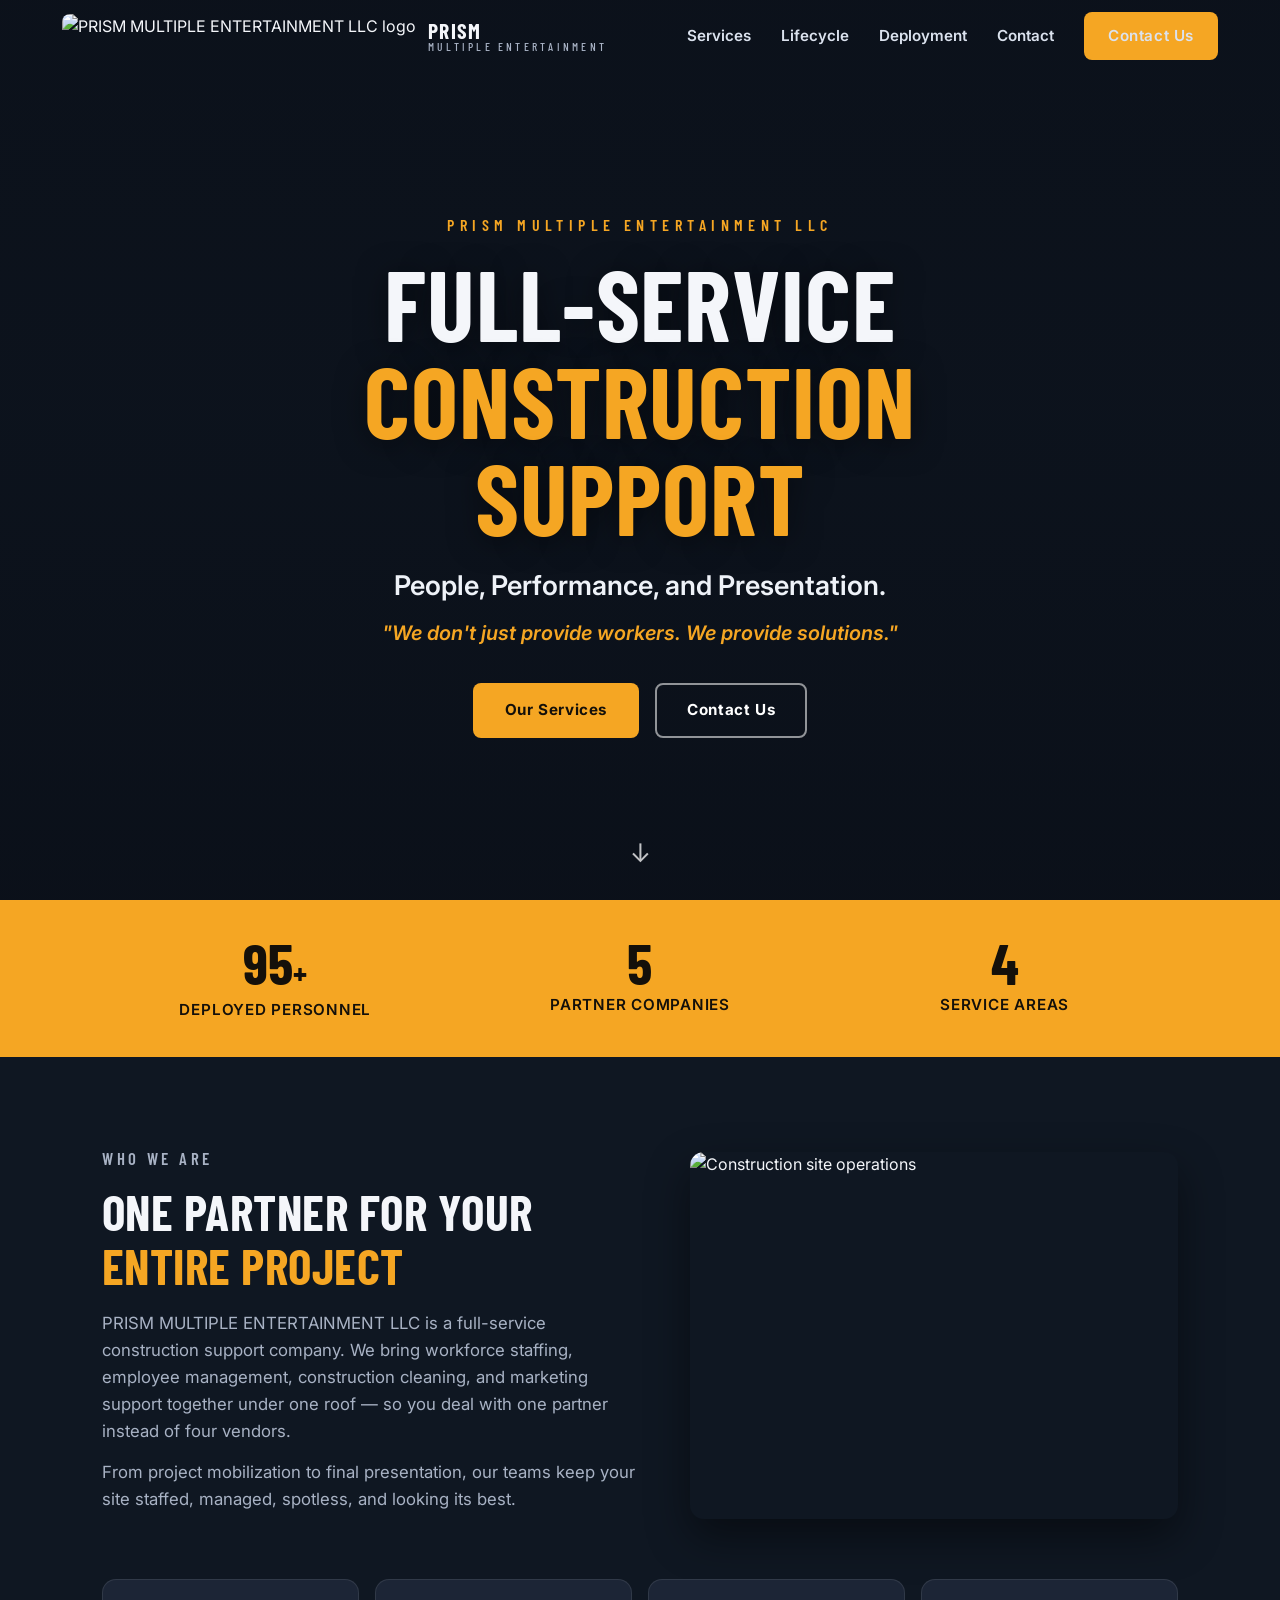
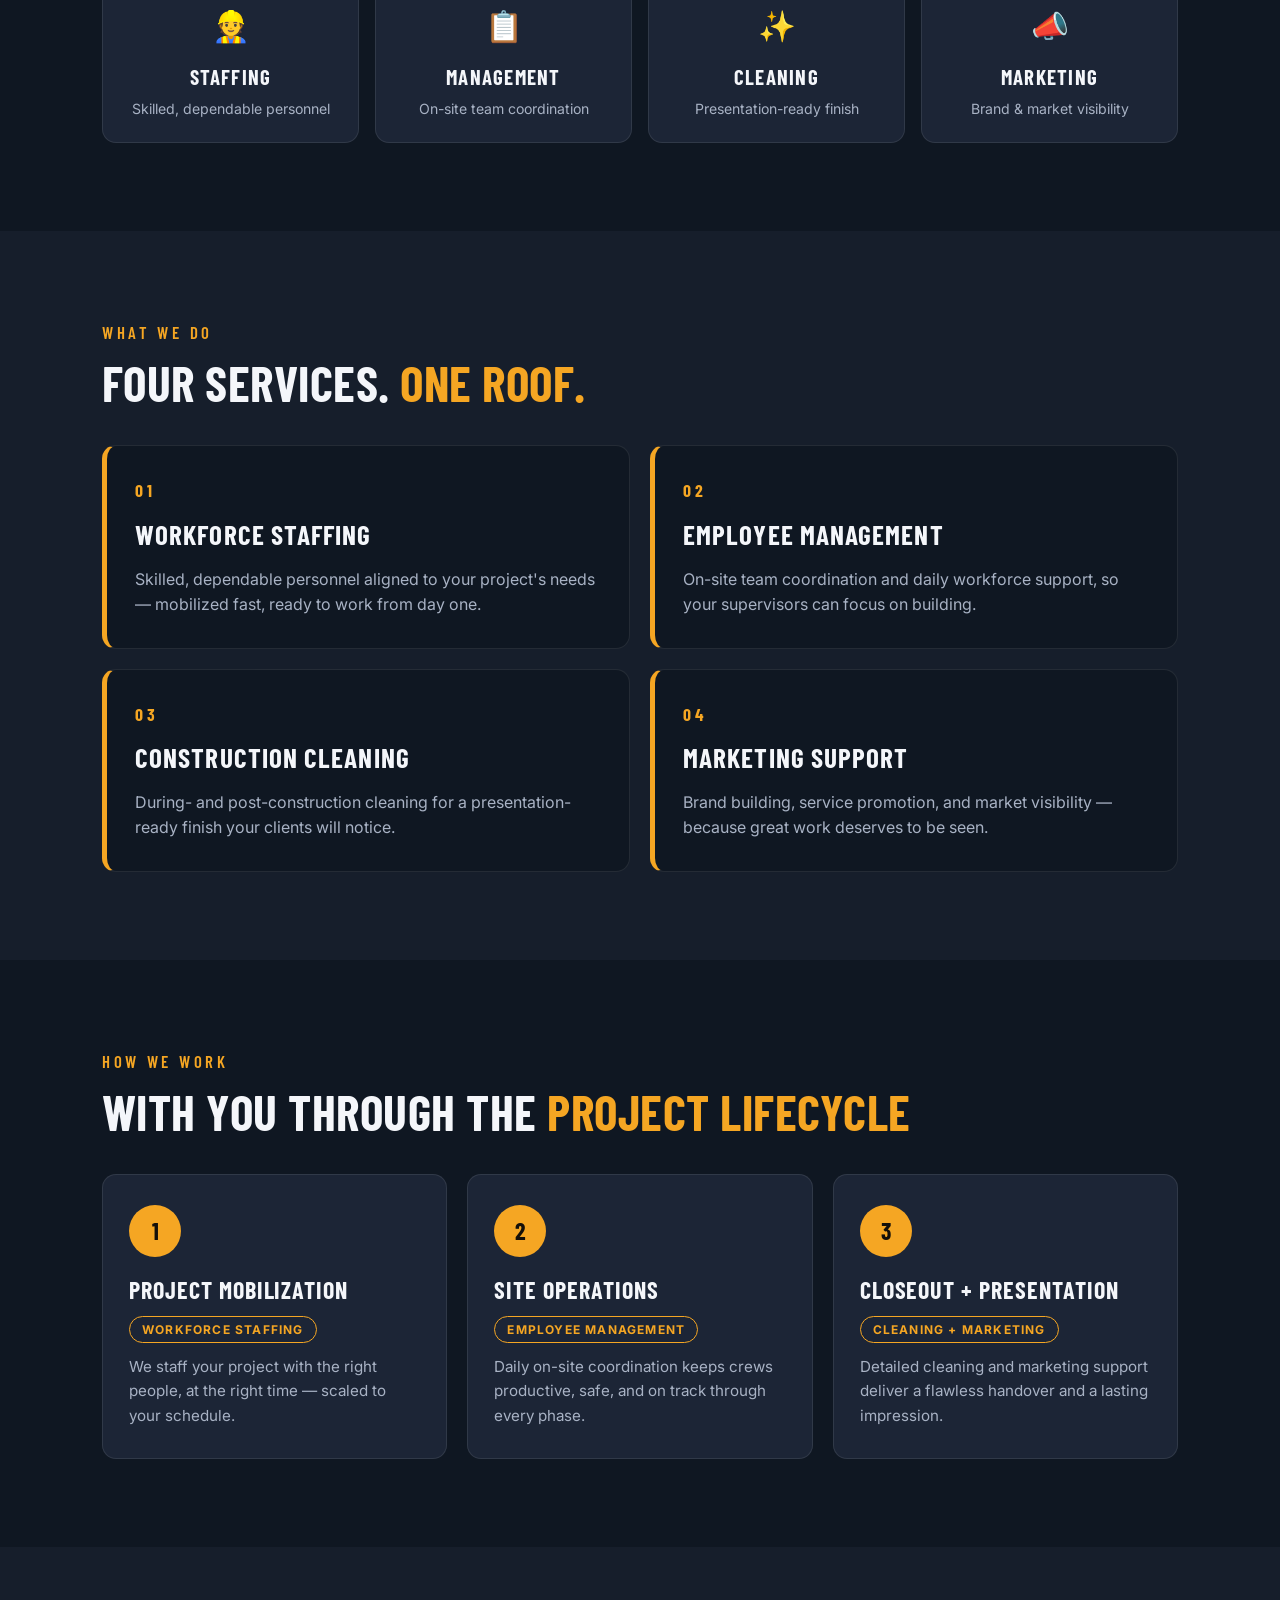
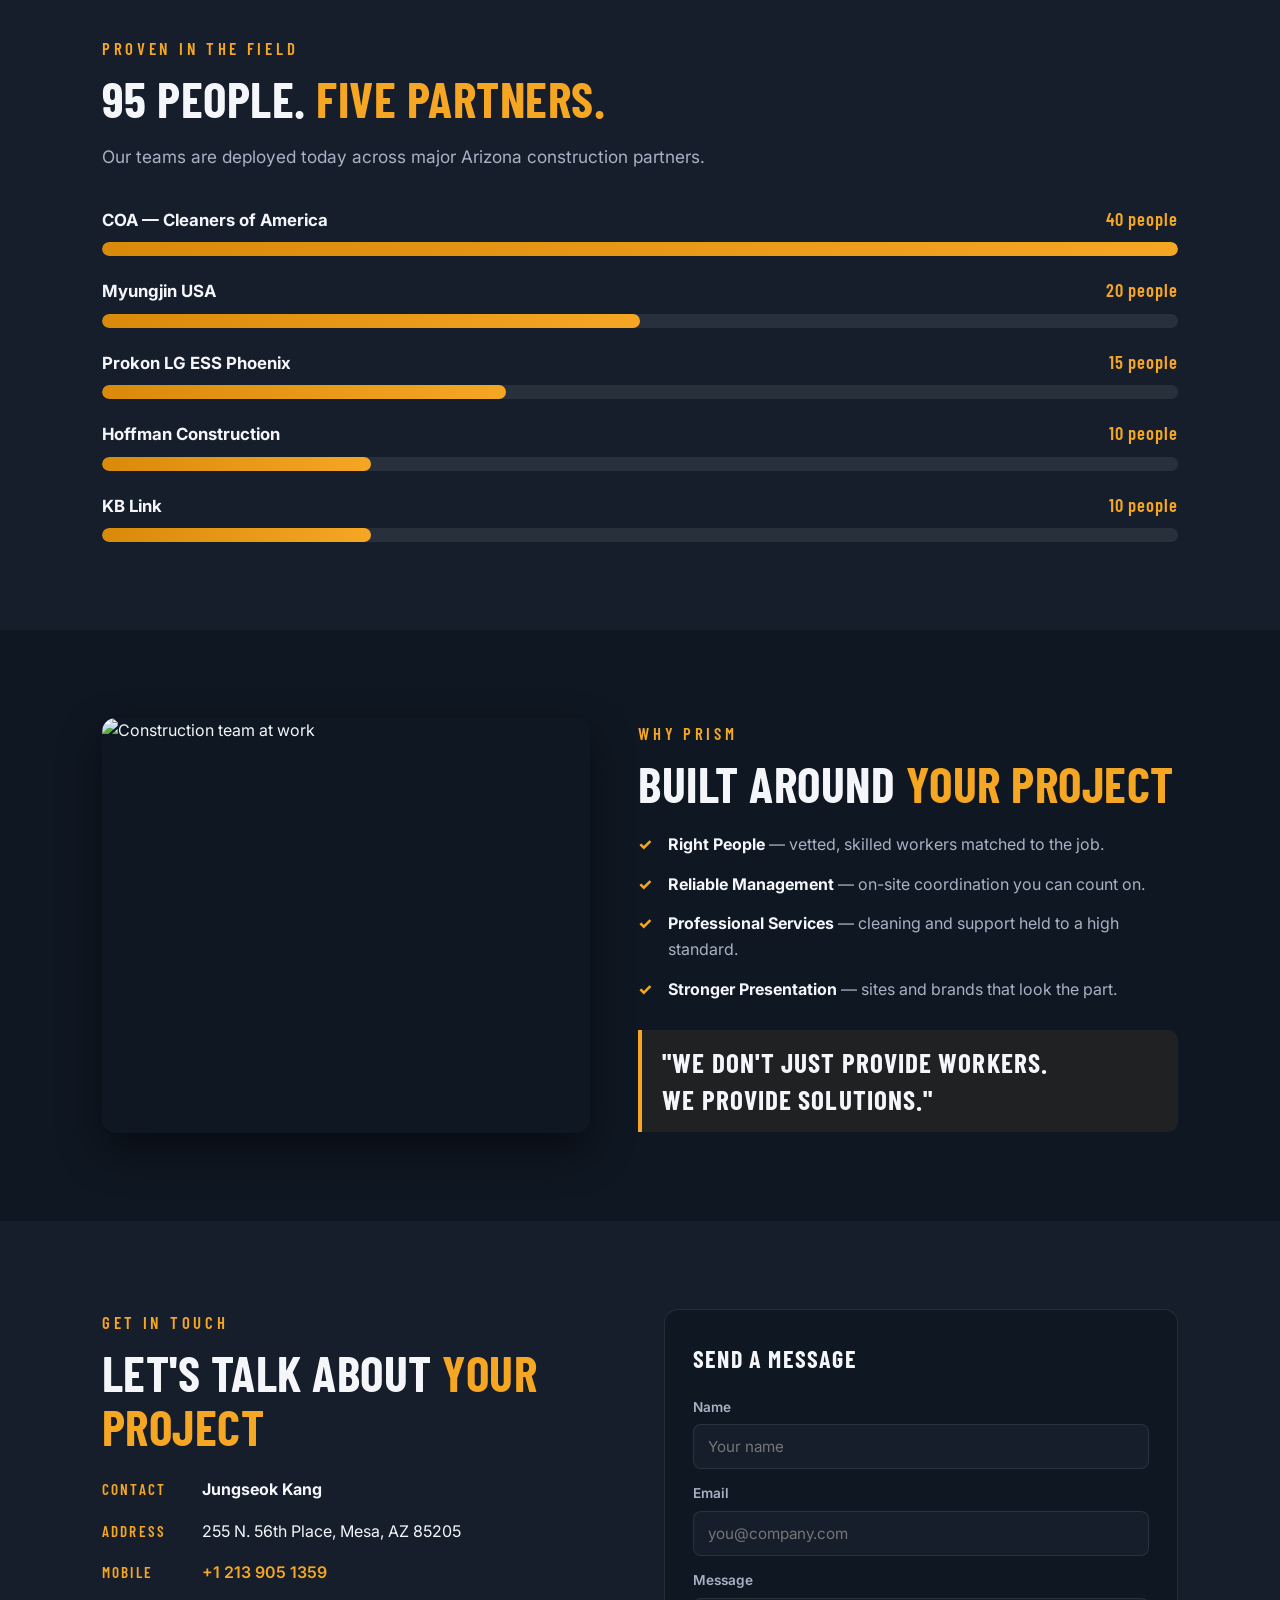
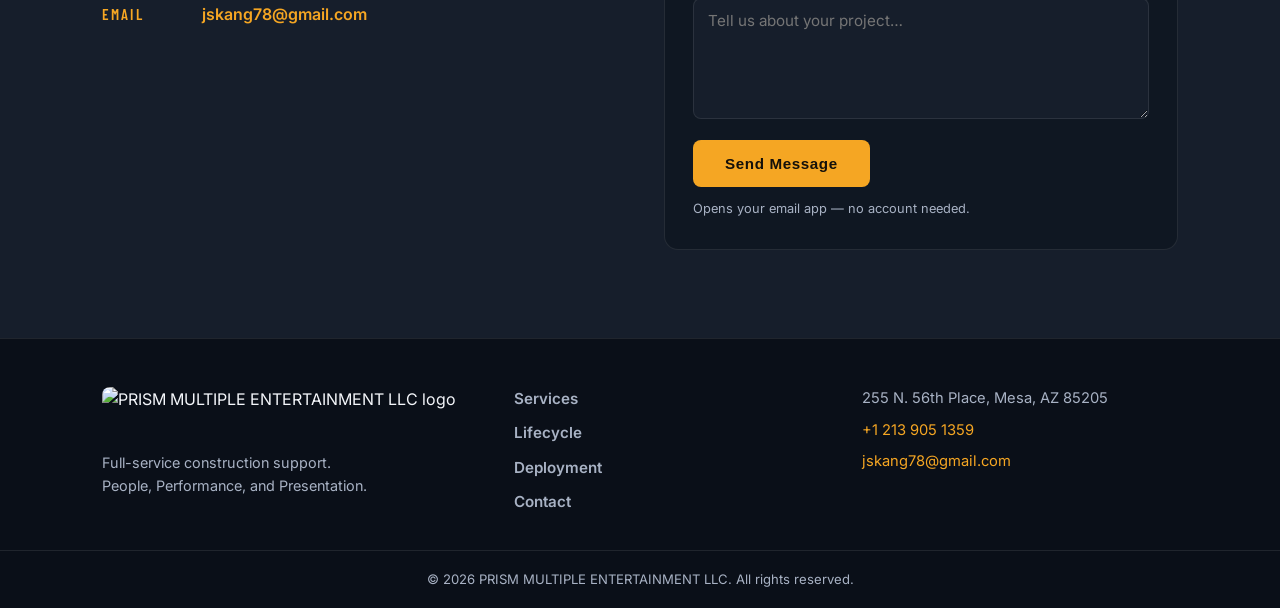
==== index.html @ 399567c0 "Add website files (index.html, styles.css, script.js)" ====
<!DOCTYPE html>
<html lang="en">
<head>
<meta charset="UTF-8">
<meta name="viewport" content="width=device-width, initial-scale=1.0">
<title>PRISM MULTIPLE ENTERTAINMENT LLC — Full-Service Construction Support</title>
<meta name="description" content="PRISM MULTIPLE ENTERTAINMENT LLC — Full-service construction support: workforce staffing, employee management, construction cleaning, and marketing support. People, Performance, and Presentation.">
<link rel="icon" type="image/png" href="images/logo.png">
<link rel="preconnect" href="https://fonts.googleapis.com">
<link rel="preconnect" href="https://fonts.gstatic.com" crossorigin>
<link href="https://fonts.googleapis.com/css2?family=Barlow+Condensed:wght@500;600;700&family=Inter:wght@400;500;600;700&display=swap" rel="stylesheet">
<link rel="stylesheet" href="styles.css">
</head>
<body>

<!-- ============ NAV ============ -->
<header class="nav" id="nav">
  <div class="nav-inner">
    <a href="#top" class="nav-brand">
      <img src="images/logo.png" alt="PRISM MULTIPLE ENTERTAINMENT LLC logo">
      <span class="nav-brand-text">PRISM <em>MULTIPLE ENTERTAINMENT</em></span>
    </a>
    <nav class="nav-links" id="navLinks">
      <a href="#services">Services</a>
      <a href="#lifecycle">Lifecycle</a>
      <a href="#deployment">Deployment</a>
      <a href="#contact">Contact</a>
      <a href="#contact" class="btn btn-accent nav-cta">Contact Us</a>
    </nav>
    <button class="hamburger" id="hamburger" aria-label="Open menu" aria-expanded="false">
      <span></span><span></span><span></span>
    </button>
  </div>
</header>

<!-- ============ HERO ============ -->
<section class="hero" id="top">
  <div class="hero-bg"></div>
  <div class="hero-overlay"></div>
  <div class="hero-content reveal">
    <p class="hero-kicker">PRISM MULTIPLE ENTERTAINMENT LLC</p>
    <h1>FULL-SERVICE<br><span class="accent">Construction Support</span></h1>
    <p class="hero-sub">People, Performance, and Presentation.</p>
    <p class="hero-motto">"We don't just provide workers. We provide solutions."</p>
    <div class="hero-btns">
      <a href="#services" class="btn btn-accent">Our Services</a>
      <a href="#contact" class="btn btn-outline">Contact Us</a>
    </div>
  </div>
  <a href="#stats" class="hero-scroll" aria-label="Scroll down">↓</a>
</section>

<!-- ============ STATS ============ -->
<section class="stats" id="stats">
  <div class="wrap stats-grid">
    <div class="stat reveal"><span class="stat-num" data-count="95">0</span><span class="stat-plus">+</span><p>Deployed Personnel</p></div>
    <div class="stat reveal"><span class="stat-num" data-count="5">0</span><p>Partner Companies</p></div>
    <div class="stat reveal"><span class="stat-num" data-count="4">0</span><p>Service Areas</p></div>
  </div>
</section>

<!-- ============ WHO WE ARE ============ -->
<section class="section" id="about">
  <div class="wrap about-grid">
    <div class="about-text reveal">
      <p class="kicker">Who We Are</p>
      <h2>One Partner for Your <span class="accent">Entire Project</span></h2>
      <p>PRISM MULTIPLE ENTERTAINMENT LLC is a full-service construction support company. We bring workforce staffing, employee management, construction cleaning, and marketing support together under one roof — so you deal with one partner instead of four vendors.</p>
      <p>From project mobilization to final presentation, our teams keep your site staffed, managed, spotless, and looking its best.</p>
    </div>
    <div class="about-img reveal">
      <img src="images/img1.jpg" alt="Construction site operations">
    </div>
  </div>
  <div class="wrap mini-cards">
    <div class="mini-card reveal"><span class="mini-icon">👷</span><h3>Staffing</h3><p>Skilled, dependable personnel</p></div>
    <div class="mini-card reveal"><span class="mini-icon">📋</span><h3>Management</h3><p>On-site team coordination</p></div>
    <div class="mini-card reveal"><span class="mini-icon">✨</span><h3>Cleaning</h3><p>Presentation-ready finish</p></div>
    <div class="mini-card reveal"><span class="mini-icon">📣</span><h3>Marketing</h3><p>Brand &amp; market visibility</p></div>
  </div>
</section>

<!-- ============ SERVICES ============ -->
<section class="section section-dark" id="services">
  <div class="wrap">
    <p class="kicker reveal">What We Do</p>
    <h2 class="reveal">Four Services. <span class="accent">One Roof.</span></h2>
    <div class="service-grid">
      <article class="service-card reveal">
        <span class="service-num">01</span>
        <h3>Workforce Staffing</h3>
        <p>Skilled, dependable personnel aligned to your project's needs — mobilized fast, ready to work from day one.</p>
      </article>
      <article class="service-card reveal">
        <span class="service-num">02</span>
        <h3>Employee Management</h3>
        <p>On-site team coordination and daily workforce support, so your supervisors can focus on building.</p>
      </article>
      <article class="service-card reveal">
        <span class="service-num">03</span>
        <h3>Construction Cleaning</h3>
        <p>During- and post-construction cleaning for a presentation-ready finish your clients will notice.</p>
      </article>
      <article class="service-card reveal">
        <span class="service-num">04</span>
        <h3>Marketing Support</h3>
        <p>Brand building, service promotion, and market visibility — because great work deserves to be seen.</p>
      </article>
    </div>
  </div>
</section>

<!-- ============ LIFECYCLE ============ -->
<section class="section" id="lifecycle">
  <div class="wrap">
    <p class="kicker reveal">How We Work</p>
    <h2 class="reveal">With You Through the <span class="accent">Project Lifecycle</span></h2>
    <div class="timeline">
      <div class="timeline-step reveal">
        <span class="timeline-num">1</span>
        <h3>Project Mobilization</h3>
        <p class="timeline-tag">Workforce Staffing</p>
        <p>We staff your project with the right people, at the right time — scaled to your schedule.</p>
      </div>
      <div class="timeline-step reveal">
        <span class="timeline-num">2</span>
        <h3>Site Operations</h3>
        <p class="timeline-tag">Employee Management</p>
        <p>Daily on-site coordination keeps crews productive, safe, and on track through every phase.</p>
      </div>
      <div class="timeline-step reveal">
        <span class="timeline-num">3</span>
        <h3>Closeout + Presentation</h3>
        <p class="timeline-tag">Cleaning + Marketing</p>
        <p>Detailed cleaning and marketing support deliver a flawless handover and a lasting impression.</p>
      </div>
    </div>
  </div>
</section>

<!-- ============ DEPLOYMENT ============ -->
<section class="section section-dark" id="deployment">
  <div class="wrap">
    <p class="kicker reveal">Proven in the Field</p>
    <h2 class="reveal">95 People. <span class="accent">Five Partners.</span></h2>
    <p class="section-lead reveal">Our teams are deployed today across major Arizona construction partners.</p>
    <div class="deploy-list">
      <div class="deploy-row reveal">
        <div class="deploy-label"><strong>COA — Cleaners of America</strong><span>40 people</span></div>
        <div class="deploy-bar"><span style="--w:100%"></span></div>
      </div>
      <div class="deploy-row reveal">
        <div class="deploy-label"><strong>Myungjin USA</strong><span>20 people</span></div>
        <div class="deploy-bar"><span style="--w:50%"></span></div>
      </div>
      <div class="deploy-row reveal">
        <div class="deploy-label"><strong>Prokon LG ESS Phoenix</strong><span>15 people</span></div>
        <div class="deploy-bar"><span style="--w:37.5%"></span></div>
      </div>
      <div class="deploy-row reveal">
        <div class="deploy-label"><strong>Hoffman Construction</strong><span>10 people</span></div>
        <div class="deploy-bar"><span style="--w:25%"></span></div>
      </div>
      <div class="deploy-row reveal">
        <div class="deploy-label"><strong>KB Link</strong><span>10 people</span></div>
        <div class="deploy-bar"><span style="--w:25%"></span></div>
      </div>
    </div>
  </div>
</section>

<!-- ============ WHY PRISM ============ -->
<section class="section" id="why">
  <div class="wrap why-grid">
    <div class="why-img reveal">
      <img src="images/img6.jpg" alt="Construction team at work">
    </div>
    <div class="reveal">
      <p class="kicker">Why Prism</p>
      <h2>Built Around <span class="accent">Your Project</span></h2>
      <ul class="why-list">
        <li><strong>Right People</strong> — vetted, skilled workers matched to the job.</li>
        <li><strong>Reliable Management</strong> — on-site coordination you can count on.</li>
        <li><strong>Professional Services</strong> — cleaning and support held to a high standard.</li>
        <li><strong>Stronger Presentation</strong> — sites and brands that look the part.</li>
      </ul>
      <blockquote class="motto">"WE DON'T JUST PROVIDE WORKERS.<br>WE PROVIDE SOLUTIONS."</blockquote>
    </div>
  </div>
</section>

<!-- ============ CONTACT ============ -->
<section class="section section-dark" id="contact">
  <div class="wrap contact-grid">
    <div class="reveal">
      <p class="kicker">Get In Touch</p>
      <h2>Let's Talk About <span class="accent">Your Project</span></h2>
      <ul class="contact-info">
        <li><span class="ci-label">Contact</span><strong>Jungseok Kang</strong></li>
        <li><span class="ci-label">Address</span>255 N. 56th Place, Mesa, AZ 85205</li>
        <li><span class="ci-label">Mobile</span><a href="tel:+12139051359">+1 213 905 1359</a></li>
        <li><span class="ci-label">Email</span><a href="mailto:jskang78@gmail.com">jskang78@gmail.com</a></li>
      </ul>
    </div>
    <form class="contact-form reveal" id="contactForm">
      <h3>Send a Message</h3>
      <label>Name<input type="text" id="cfName" required placeholder="Your name"></label>
      <label>Email<input type="email" id="cfEmail" required placeholder="you@company.com"></label>
      <label>Message<textarea id="cfMsg" rows="5" required placeholder="Tell us about your project…"></textarea></label>
      <button type="submit" class="btn btn-accent">Send Message</button>
      <p class="form-note">Opens your email app — no account needed.</p>
    </form>
  </div>
</section>

<!-- ============ FOOTER ============ -->
<footer class="footer">
  <div class="wrap footer-grid">
    <div class="footer-brand">
      <img src="images/logo.png" alt="PRISM MULTIPLE ENTERTAINMENT LLC logo">
      <p>Full-service construction support.<br>People, Performance, and Presentation.</p>
    </div>
    <div class="footer-links">
      <a href="#services">Services</a>
      <a href="#lifecycle">Lifecycle</a>
      <a href="#deployment">Deployment</a>
      <a href="#contact">Contact</a>
    </div>
    <div class="footer-contact">
      <p>255 N. 56th Place, Mesa, AZ 85205</p>
      <p><a href="tel:+12139051359">+1 213 905 1359</a></p>
      <p><a href="mailto:jskang78@gmail.com">jskang78@gmail.com</a></p>
    </div>
  </div>
  <div class="footer-bottom">© 2026 PRISM MULTIPLE ENTERTAINMENT LLC. All rights reserved.</div>
</footer>

<script src="script.js"></script>
</body>
</html>
---- styles.css ----
/* PRISM MULTIPLE ENTERTAINMENT LLC — company site
   Dark navy/charcoal + amber accents, construction-industry feel */

:root{
  --navy:#0f1722;
  --charcoal:#161e2b;
  --card:#1c2536;
  --ink:#f4f6fa;
  --muted:#a8b2c4;
  --accent:#f5a623;
  --accent-dark:#d98a0b;
  --line:rgba(255,255,255,.09);
  --radius:14px;
  --font-d:'Barlow Condensed',sans-serif;
  --font-b:'Inter',sans-serif;
}
*{margin:0;padding:0;box-sizing:border-box}
html{scroll-behavior:smooth}
body{font-family:var(--font-b);background:var(--navy);color:var(--ink);line-height:1.6;-webkit-font-smoothing:antialiased}
img{max-width:100%;display:block}
a{color:inherit;text-decoration:none}
.wrap{max-width:1120px;margin:0 auto;padding:0 22px}
.section{padding:88px 0}
.section-dark{background:var(--charcoal)}
.accent{color:var(--accent)}
.kicker{font-family:var(--font-d);font-weight:600;letter-spacing:.22em;text-transform:uppercase;color:var(--accent);font-size:1.05rem;margin-bottom:10px}
h2{font-family:var(--font-d);font-weight:700;font-size:clamp(2rem,1.4rem + 3vw,3.1rem);line-height:1.08;letter-spacing:.01em;margin-bottom:18px;text-transform:uppercase}
.section-lead{color:var(--muted);font-size:1.08rem;margin-bottom:34px;max-width:640px}

/* ---------- Buttons ---------- */
.btn{display:inline-block;padding:13px 30px;border-radius:8px;font-weight:700;font-size:.95rem;letter-spacing:.04em;transition:transform .15s ease,box-shadow .15s ease,background .15s ease;cursor:pointer;border:2px solid transparent}
.btn-accent{background:var(--accent);color:#14100a}
.btn-accent:hover{background:var(--accent-dark);transform:translateY(-2px);box-shadow:0 8px 22px rgba(245,166,35,.28)}
.btn-outline{border-color:rgba(255,255,255,.55);color:#fff}
.btn-outline:hover{border-color:#fff;background:rgba(255,255,255,.1);transform:translateY(-2px)}

/* ---------- Nav ---------- */
.nav{position:fixed;top:0;left:0;right:0;z-index:100;transition:background .25s ease,box-shadow .25s ease}
.nav.scrolled{background:rgba(15,23,34,.94);backdrop-filter:blur(8px);box-shadow:0 2px 18px rgba(0,0,0,.45)}
.nav-inner{max-width:1200px;margin:0 auto;padding:12px 22px;display:flex;align-items:center;justify-content:space-between;gap:16px}
.nav-brand{display:flex;align-items:center;gap:12px}
.nav-brand img{height:44px;width:auto;border-radius:8px}
.nav-brand-text{font-family:var(--font-d);font-weight:700;font-size:1.35rem;letter-spacing:.06em;line-height:1}
.nav-brand-text em{display:block;font-style:normal;font-size:.72rem;letter-spacing:.28em;color:var(--muted);font-weight:500}
.nav-links{display:flex;align-items:center;gap:30px}
.nav-links a{font-weight:600;font-size:.95rem;color:#dbe2ee;transition:color .15s}
.nav-links a:hover{color:var(--accent)}
.nav-cta{padding:10px 22px}
.hamburger{display:none;background:none;border:0;cursor:pointer;padding:8px}
.hamburger span{display:block;width:26px;height:3px;background:#fff;border-radius:2px;margin:5px 0;transition:.2s}

/* ---------- Hero ---------- */
.hero{position:relative;min-height:100svh;display:flex;align-items:center;justify-content:center;text-align:center;overflow:hidden}
.hero-bg{position:absolute;inset:0;background:url('images/hero.jpg') center 30%/cover no-repeat;transform:scale(1.04)}
.hero-overlay{position:absolute;inset:0;background:linear-gradient(180deg,rgba(10,15,24,.72) 0%,rgba(10,15,24,.55) 45%,rgba(10,15,24,.85) 100%)}
.hero-content{position:relative;z-index:2;max-width:860px;padding:110px 22px 60px}
.hero-kicker{font-family:var(--font-d);letter-spacing:.34em;font-weight:600;color:var(--accent);font-size:1rem;margin-bottom:16px}
.hero h1{font-family:var(--font-d);font-weight:700;font-size:clamp(3rem,2rem + 7vw,6.2rem);line-height:.98;letter-spacing:.01em;text-transform:uppercase;text-shadow:0 4px 30px rgba(0,0,0,.5)}
.hero-sub{font-size:clamp(1.15rem,1rem + 1.4vw,1.7rem);font-weight:600;margin-top:18px;color:#eef2f8}
.hero-motto{margin-top:10px;color:var(--accent);font-weight:600;font-style:italic;font-size:clamp(1rem,.9rem + .8vw,1.25rem)}
.hero-btns{margin-top:34px;display:flex;gap:16px;justify-content:center;flex-wrap:wrap}
.hero-scroll{position:absolute;bottom:26px;left:50%;transform:translateX(-50%);z-index:2;color:#fff;font-size:1.6rem;opacity:.75;animation:bob 2s infinite}
@keyframes bob{0%,100%{transform:translate(-50%,0)}50%{transform:translate(-50%,10px)}}

/* ---------- Stats ---------- */
.stats{background:var(--accent);color:#14100a;padding:34px 0}
.stats-grid{display:grid;grid-template-columns:repeat(3,1fr);gap:18px;text-align:center}
.stat-num{font-family:var(--font-d);font-weight:700;font-size:clamp(2.4rem,2rem + 3vw,3.6rem);line-height:1}
.stat-plus{font-family:var(--font-d);font-weight:700;font-size:2rem}
.stat p{font-weight:600;font-size:.95rem;letter-spacing:.05em;text-transform:uppercase}

/* ---------- About ---------- */
.about-grid{display:grid;grid-template-columns:1.05fr .95fr;gap:48px;align-items:center;margin-bottom:52px}
.about-text p{color:var(--muted);margin-bottom:14px;font-size:1.05rem}
.about-img img{border-radius:var(--radius);box-shadow:0 18px 44px rgba(0,0,0,.45);aspect-ratio:4/3;object-fit:cover;width:100%}
.mini-cards{display:grid;grid-template-columns:repeat(4,1fr);gap:16px}
.mini-card{background:var(--card);border:1px solid var(--line);border-radius:var(--radius);padding:22px 18px;text-align:center;transition:transform .18s ease,border-color .18s ease}
.mini-card:hover{transform:translateY(-4px);border-color:var(--accent)}
.mini-icon{font-size:1.9rem}
.mini-card h3{font-family:var(--font-d);font-size:1.3rem;letter-spacing:.06em;text-transform:uppercase;margin:10px 0 4px}
.mini-card p{color:var(--muted);font-size:.88rem}

/* ---------- Services ---------- */
.service-grid{display:grid;grid-template-columns:repeat(2,1fr);gap:20px;margin-top:36px}
.service-card{background:var(--navy);border:1px solid var(--line);border-left:5px solid var(--accent);border-radius:var(--radius);padding:30px 28px;transition:transform .18s ease}
.service-card:hover{transform:translateY(-4px)}
.service-num{font-family:var(--font-d);font-weight:700;font-size:1.1rem;color:var(--accent);letter-spacing:.2em}
.service-card h3{font-family:var(--font-d);font-size:1.7rem;letter-spacing:.04em;text-transform:uppercase;margin:8px 0 10px}
.service-card p{color:var(--muted)}

/* ---------- Lifecycle ---------- */
.timeline{display:grid;grid-template-columns:repeat(3,1fr);gap:20px;margin-top:36px;position:relative}
.timeline-step{background:var(--card);border:1px solid var(--line);border-radius:var(--radius);padding:30px 26px;position:relative;transition:transform .18s ease}
.timeline-step:hover{transform:translateY(-4px)}
.timeline-num{display:inline-flex;align-items:center;justify-content:center;width:52px;height:52px;border-radius:50%;background:var(--accent);color:#14100a;font-family:var(--font-d);font-weight:700;font-size:1.5rem;margin-bottom:14px}
.timeline-step h3{font-family:var(--font-d);font-size:1.5rem;letter-spacing:.04em;text-transform:uppercase;margin-bottom:6px}
.timeline-tag{display:inline-block;font-size:.75rem;font-weight:700;letter-spacing:.1em;text-transform:uppercase;color:var(--accent);border:1px solid var(--accent);border-radius:99px;padding:3px 12px;margin-bottom:12px}
.timeline-step p:last-child{color:var(--muted);font-size:.95rem}

/* ---------- Deployment ---------- */
.deploy-list{margin-top:10px;display:flex;flex-direction:column;gap:20px}
.deploy-label{display:flex;justify-content:space-between;align-items:baseline;margin-bottom:8px;gap:12px}
.deploy-label strong{font-size:1.05rem}
.deploy-label span{font-family:var(--font-d);font-weight:600;color:var(--accent);font-size:1.15rem;letter-spacing:.05em;white-space:nowrap}
.deploy-bar{height:14px;background:rgba(255,255,255,.08);border-radius:99px;overflow:hidden}
.deploy-bar span{display:block;height:100%;width:0;border-radius:99px;background:linear-gradient(90deg,var(--accent-dark),var(--accent));transition:width 1.1s cubic-bezier(.2,.7,.2,1)}
.deploy-list.visible .deploy-bar span{width:var(--w)}

/* ---------- Why ---------- */
.why-grid{display:grid;grid-template-columns:.95fr 1.05fr;gap:48px;align-items:center}
.why-img img{border-radius:var(--radius);box-shadow:0 18px 44px rgba(0,0,0,.45);aspect-ratio:4/3.4;object-fit:cover;width:100%}
.why-list{list-style:none;margin:22px 0 28px;display:flex;flex-direction:column;gap:14px}
.why-list li{padding-left:30px;position:relative;color:var(--muted)}
.why-list li::before{content:"✓";position:absolute;left:0;top:0;color:var(--accent);font-weight:800}
.why-list strong{color:var(--ink)}
.motto{border-left:4px solid var(--accent);padding:14px 20px;font-family:var(--font-d);font-weight:700;font-size:clamp(1.25rem,1.1rem + 1.4vw,1.7rem);letter-spacing:.04em;line-height:1.35;color:var(--ink);background:rgba(245,166,35,.07);border-radius:0 10px 10px 0}

/* ---------- Contact ---------- */
.contact-grid{display:grid;grid-template-columns:1fr 1fr;gap:48px;align-items:start}
.contact-info{list-style:none;margin-top:24px;display:flex;flex-direction:column;gap:16px}
.contact-info li{display:flex;gap:16px;align-items:baseline}
.ci-label{flex:0 0 84px;font-family:var(--font-d);font-weight:600;letter-spacing:.14em;text-transform:uppercase;color:var(--accent);font-size:.95rem}
.contact-info a{color:var(--accent);font-weight:600}
.contact-info a:hover{text-decoration:underline}
.contact-form{background:var(--navy);border:1px solid var(--line);border-radius:var(--radius);padding:30px 28px}
.contact-form h3{font-family:var(--font-d);font-size:1.5rem;letter-spacing:.05em;text-transform:uppercase;margin-bottom:18px}
.contact-form label{display:block;font-size:.85rem;font-weight:600;color:var(--muted);margin-bottom:14px}
.contact-form input,.contact-form textarea{width:100%;margin-top:6px;padding:12px 14px;border-radius:8px;border:1px solid var(--line);background:var(--charcoal);color:var(--ink);font-family:var(--font-b);font-size:.95rem}
.contact-form input:focus,.contact-form textarea:focus{outline:2px solid var(--accent);border-color:var(--accent)}
.form-note{margin-top:12px;font-size:.8rem;color:var(--muted)}

/* ---------- Footer ---------- */
.footer{background:#0a0f18;border-top:1px solid var(--line);padding:48px 0 0}
.footer-grid{display:grid;grid-template-columns:1.2fr 1fr 1fr;gap:32px;padding-bottom:36px}
.footer-brand img{height:52px;width:auto;border-radius:8px;margin-bottom:12px}
.footer-brand p{color:var(--muted);font-size:.9rem}
.footer-links{display:flex;flex-direction:column;gap:10px}
.footer-links a{color:var(--muted);font-weight:600;font-size:.95rem}
.footer-links a:hover{color:var(--accent)}
.footer-contact p{color:var(--muted);font-size:.92rem;margin-bottom:8px}
.footer-contact a{color:var(--accent)}
.footer-bottom{border-top:1px solid var(--line);padding:18px 22px;text-align:center;color:var(--muted);font-size:.82rem}

/* ---------- Reveal on scroll ---------- */
.reveal{opacity:0;transform:translateY(26px);transition:opacity .6s ease,transform .6s ease}
.reveal.in{opacity:1;transform:none}

/* ---------- Responsive ---------- */
@media (max-width:900px){
  .about-grid,.why-grid,.contact-grid{grid-template-columns:1fr;gap:32px}
  .mini-cards{grid-template-columns:repeat(2,1fr)}
  .service-grid{grid-template-columns:1fr}
  .timeline{grid-template-columns:1fr}
  .footer-grid{grid-template-columns:1fr}
  .section{padding:64px 0}
}
@media (max-width:760px){
  .nav-links{position:fixed;top:0;right:-100%;width:min(78vw,320px);height:100svh;background:rgba(15,23,34,.98);flex-direction:column;justify-content:center;gap:28px;padding:40px;transition:right .28s ease;box-shadow:-8px 0 30px rgba(0,0,0,.5)}
  .nav-links.open{right:0}
  .nav-links a{font-size:1.2rem}
  .hamburger{display:block}
  .hamburger.open span:nth-child(1){transform:translateY(8px) rotate(45deg)}
  .hamburger.open span:nth-child(2){opacity:0}
  .hamburger.open span:nth-child(3){transform:translateY(-8px) rotate(-45deg)}
  .nav-brand-text{font-size:1.1rem}
  .stats-grid{grid-template-columns:1fr;gap:22px}
}
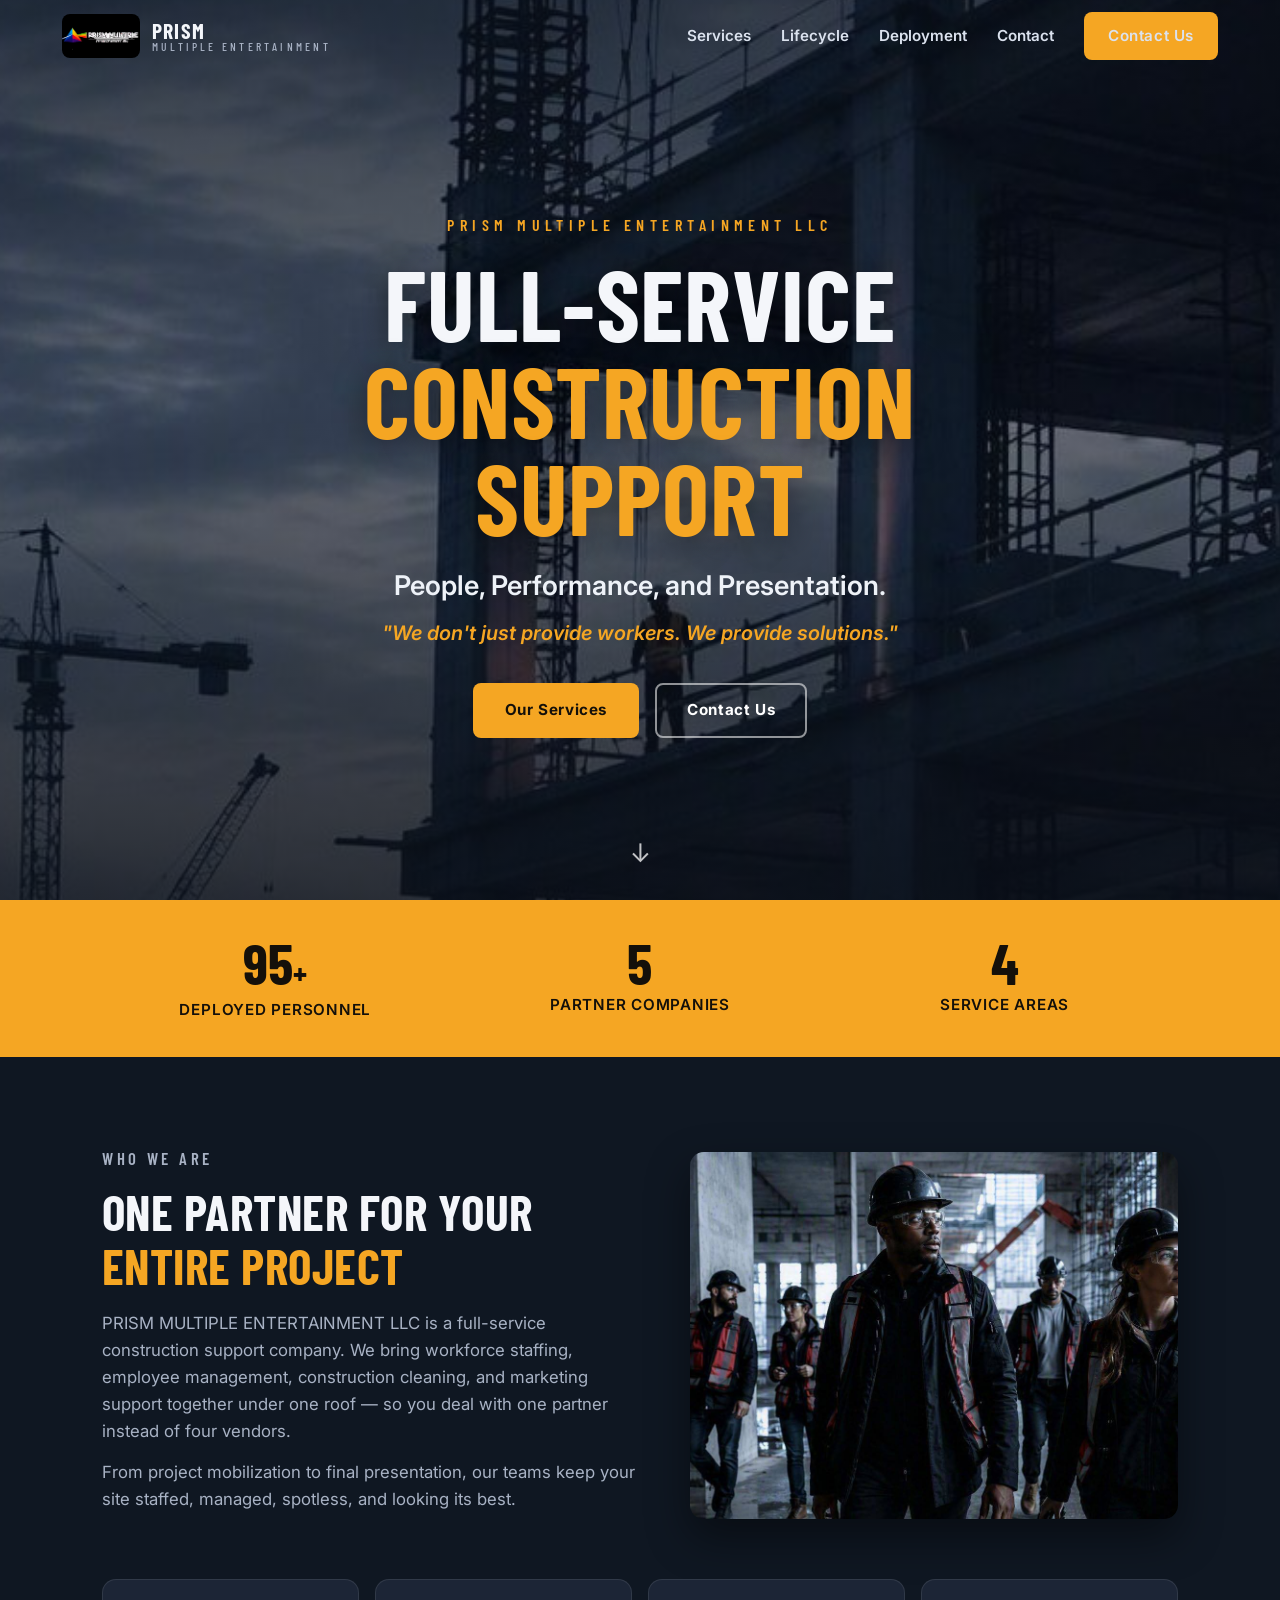
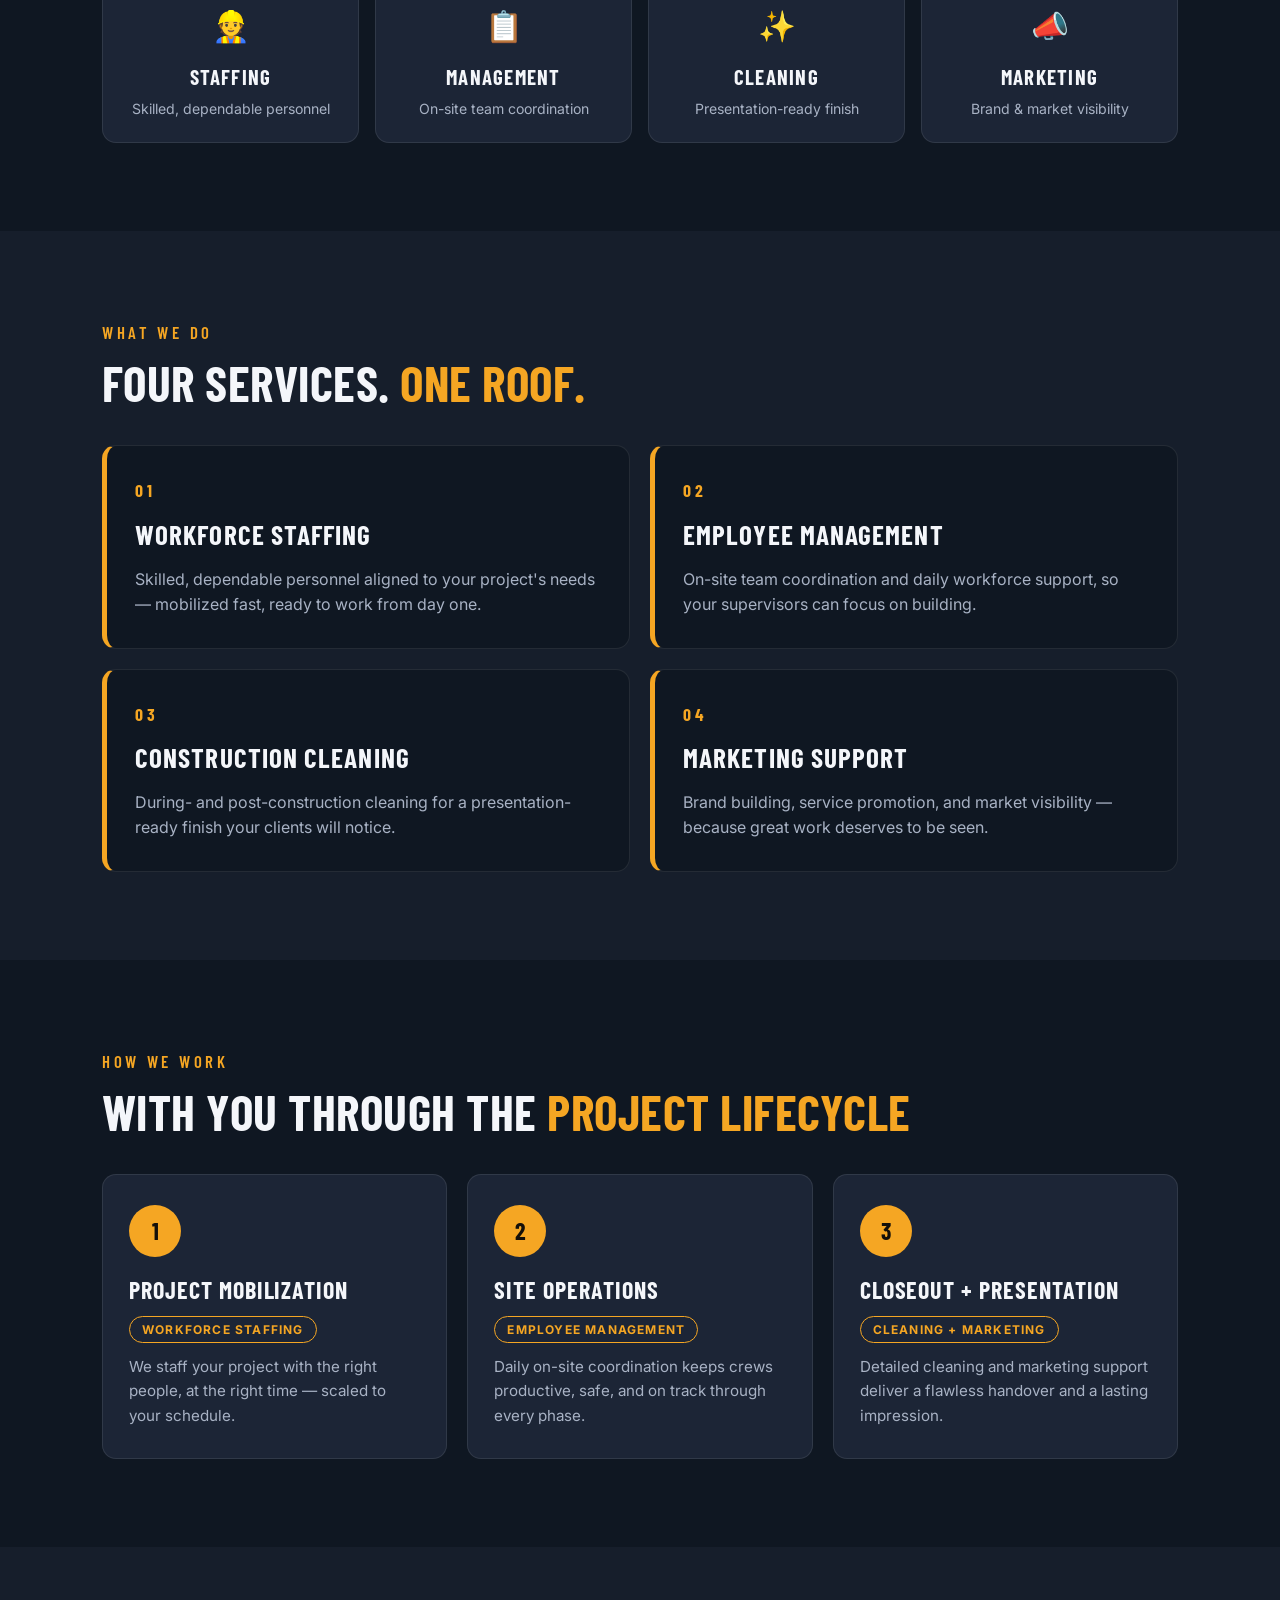
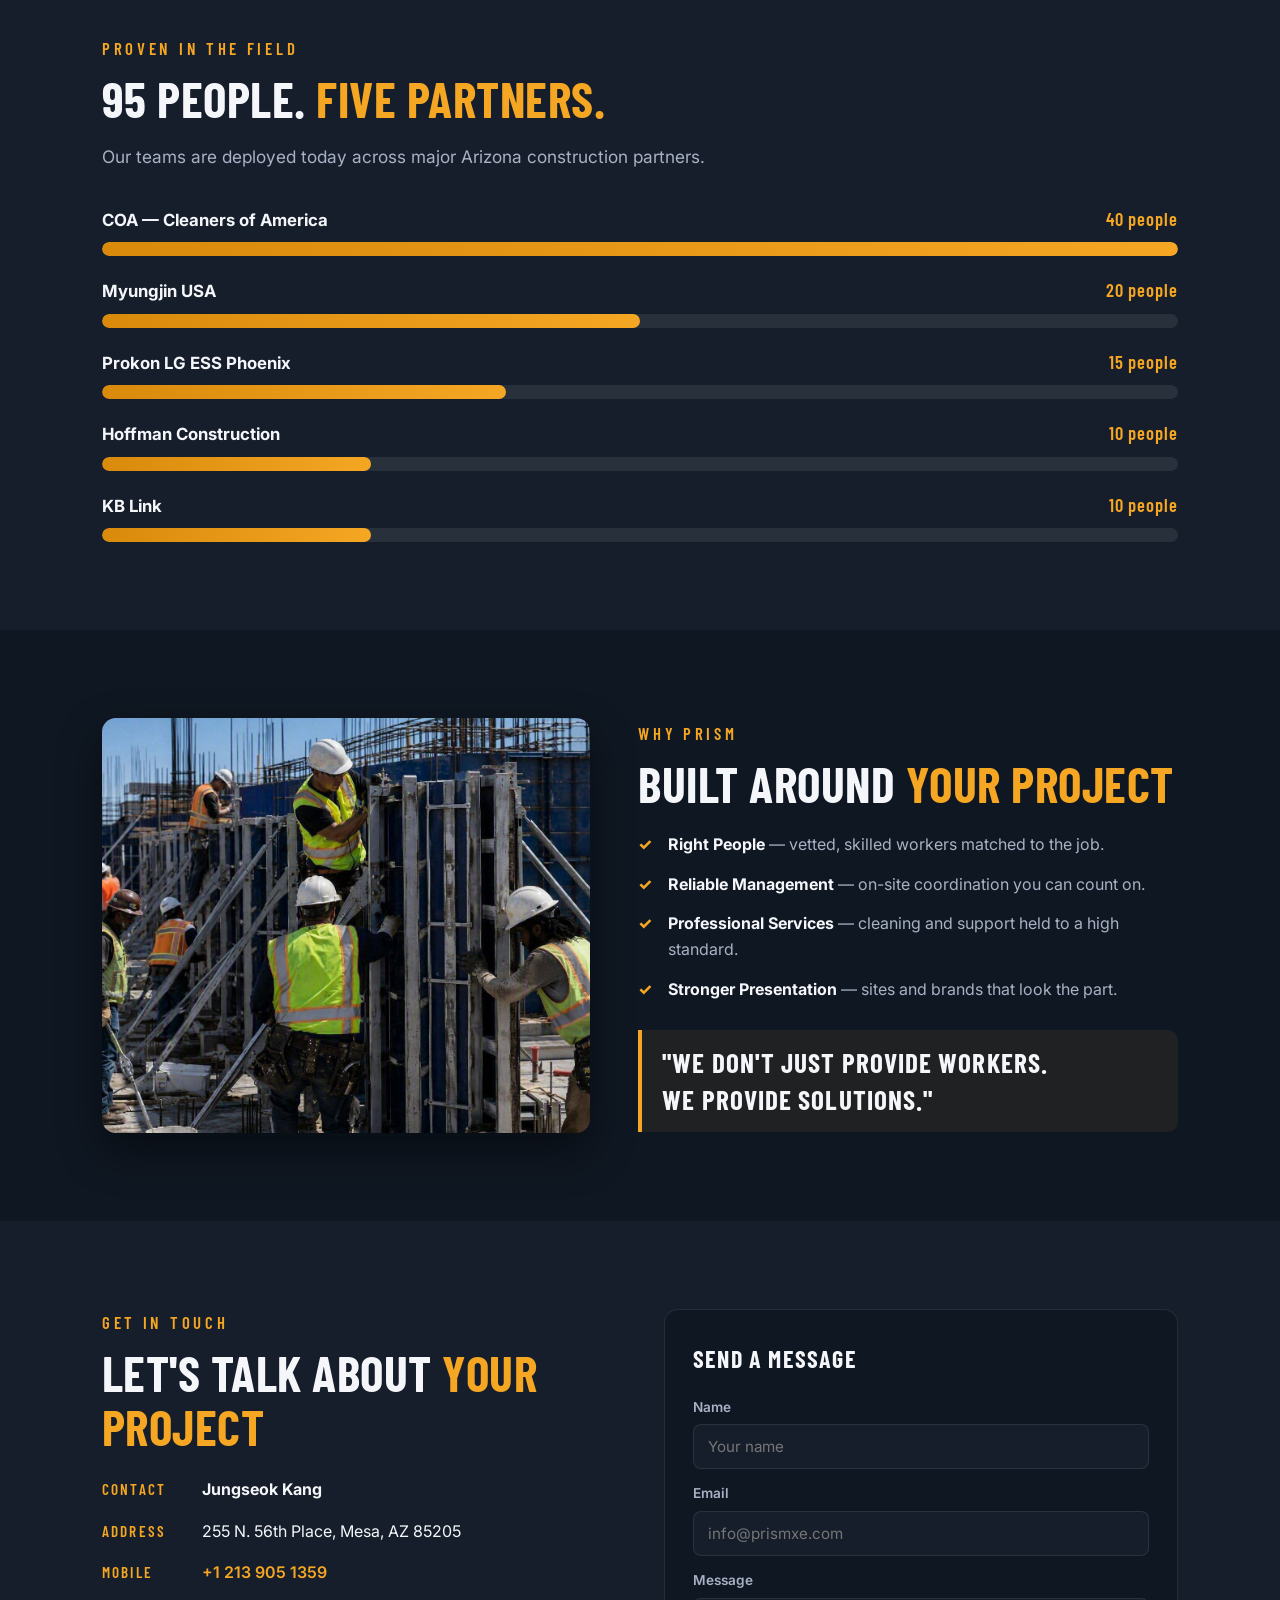
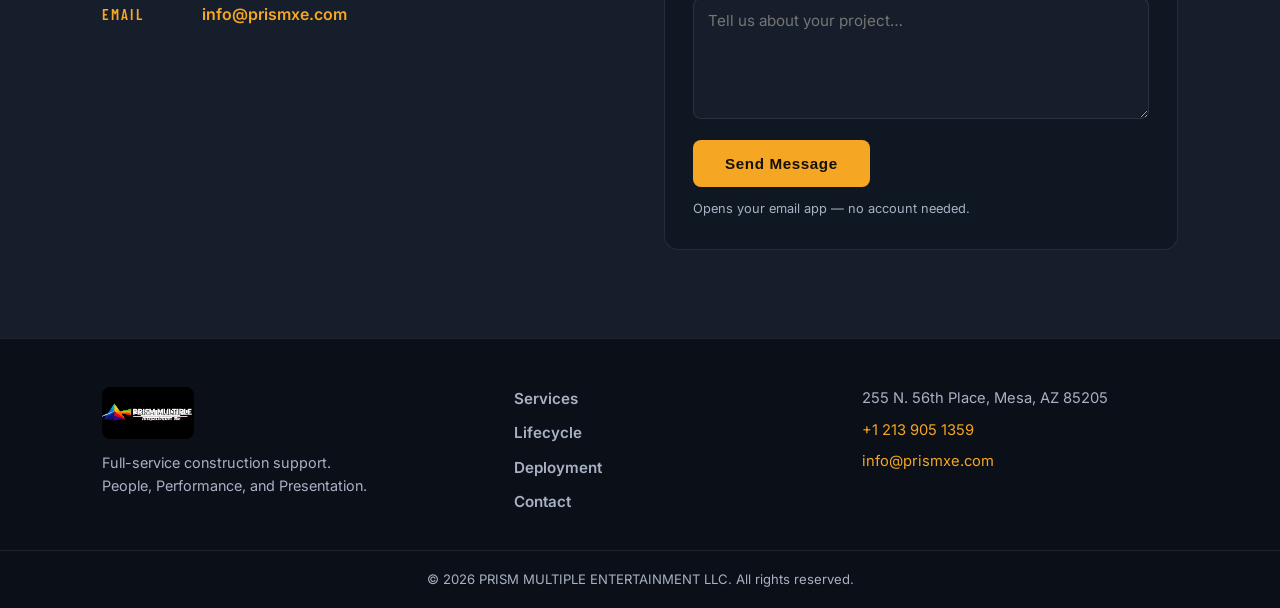
==== commit 794fcc2d: "Use info@prismxe.com for all company emails" ====
--- a/index.html
+++ b/index.html
@@ -199,13 +199,13 @@
         <li><span class="ci-label">Contact</span><strong>Jungseok Kang</strong></li>
         <li><span class="ci-label">Address</span>255 N. 56th Place, Mesa, AZ 85205</li>
         <li><span class="ci-label">Mobile</span><a href="tel:+12139051359">+1 213 905 1359</a></li>
-        <li><span class="ci-label">Email</span><a href="mailto:jskang78@gmail.com">jskang78@gmail.com</a></li>
+        <li><span class="ci-label">Email</span><a href="mailto:info@prismxe.com">info@prismxe.com</a></li>
       </ul>
     </div>
     <form class="contact-form reveal" id="contactForm">
       <h3>Send a Message</h3>
       <label>Name<input type="text" id="cfName" required placeholder="Your name"></label>
-      <label>Email<input type="email" id="cfEmail" required placeholder="you@company.com"></label>
+      <label>Email<input type="email" id="cfEmail" required placeholder="info@prismxe.com"></label>
       <label>Message<textarea id="cfMsg" rows="5" required placeholder="Tell us about your project…"></textarea></label>
       <button type="submit" class="btn btn-accent">Send Message</button>
       <p class="form-note">Opens your email app — no account needed.</p>
@@ -229,7 +229,7 @@
     <div class="footer-contact">
       <p>255 N. 56th Place, Mesa, AZ 85205</p>
       <p><a href="tel:+12139051359">+1 213 905 1359</a></p>
-      <p><a href="mailto:jskang78@gmail.com">jskang78@gmail.com</a></p>
+      <p><a href="mailto:info@prismxe.com">info@prismxe.com</a></p>
     </div>
   </div>
   <div class="footer-bottom">© 2026 PRISM MULTIPLE ENTERTAINMENT LLC. All rights reserved.</div>
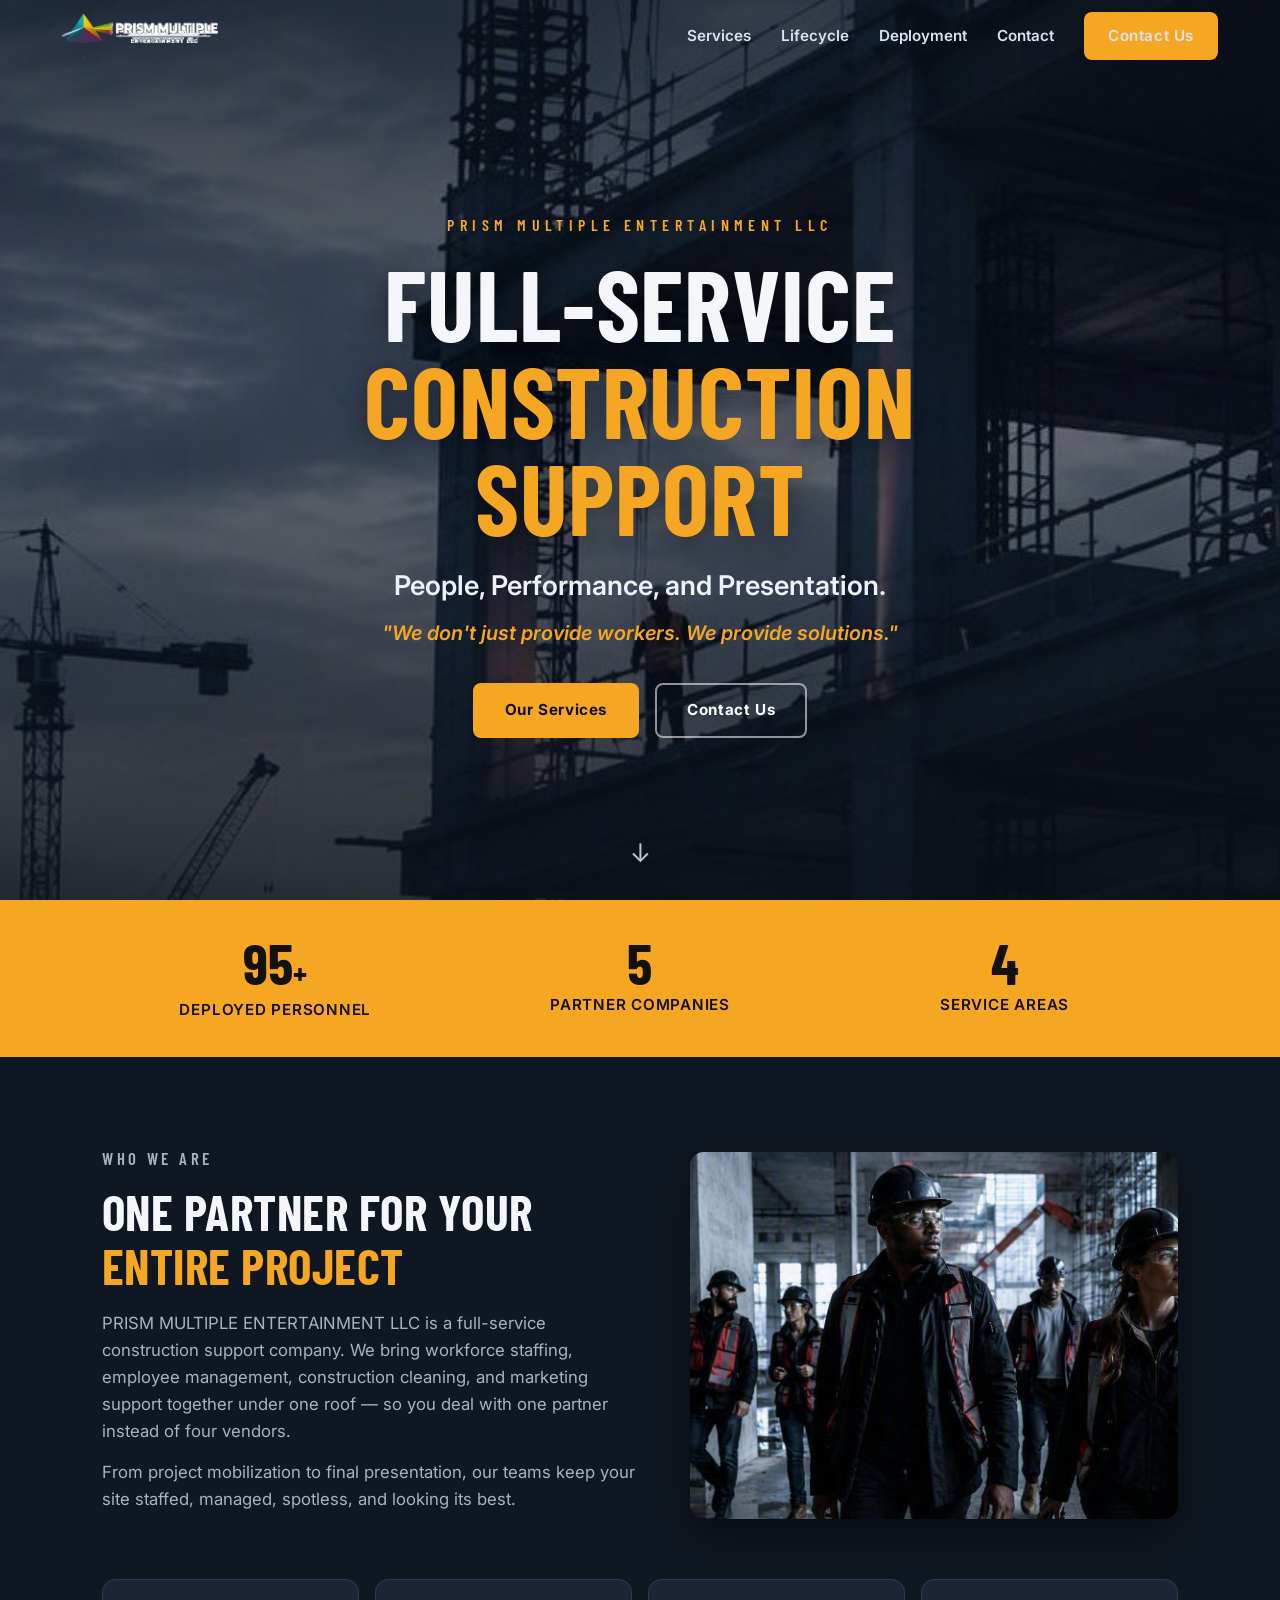
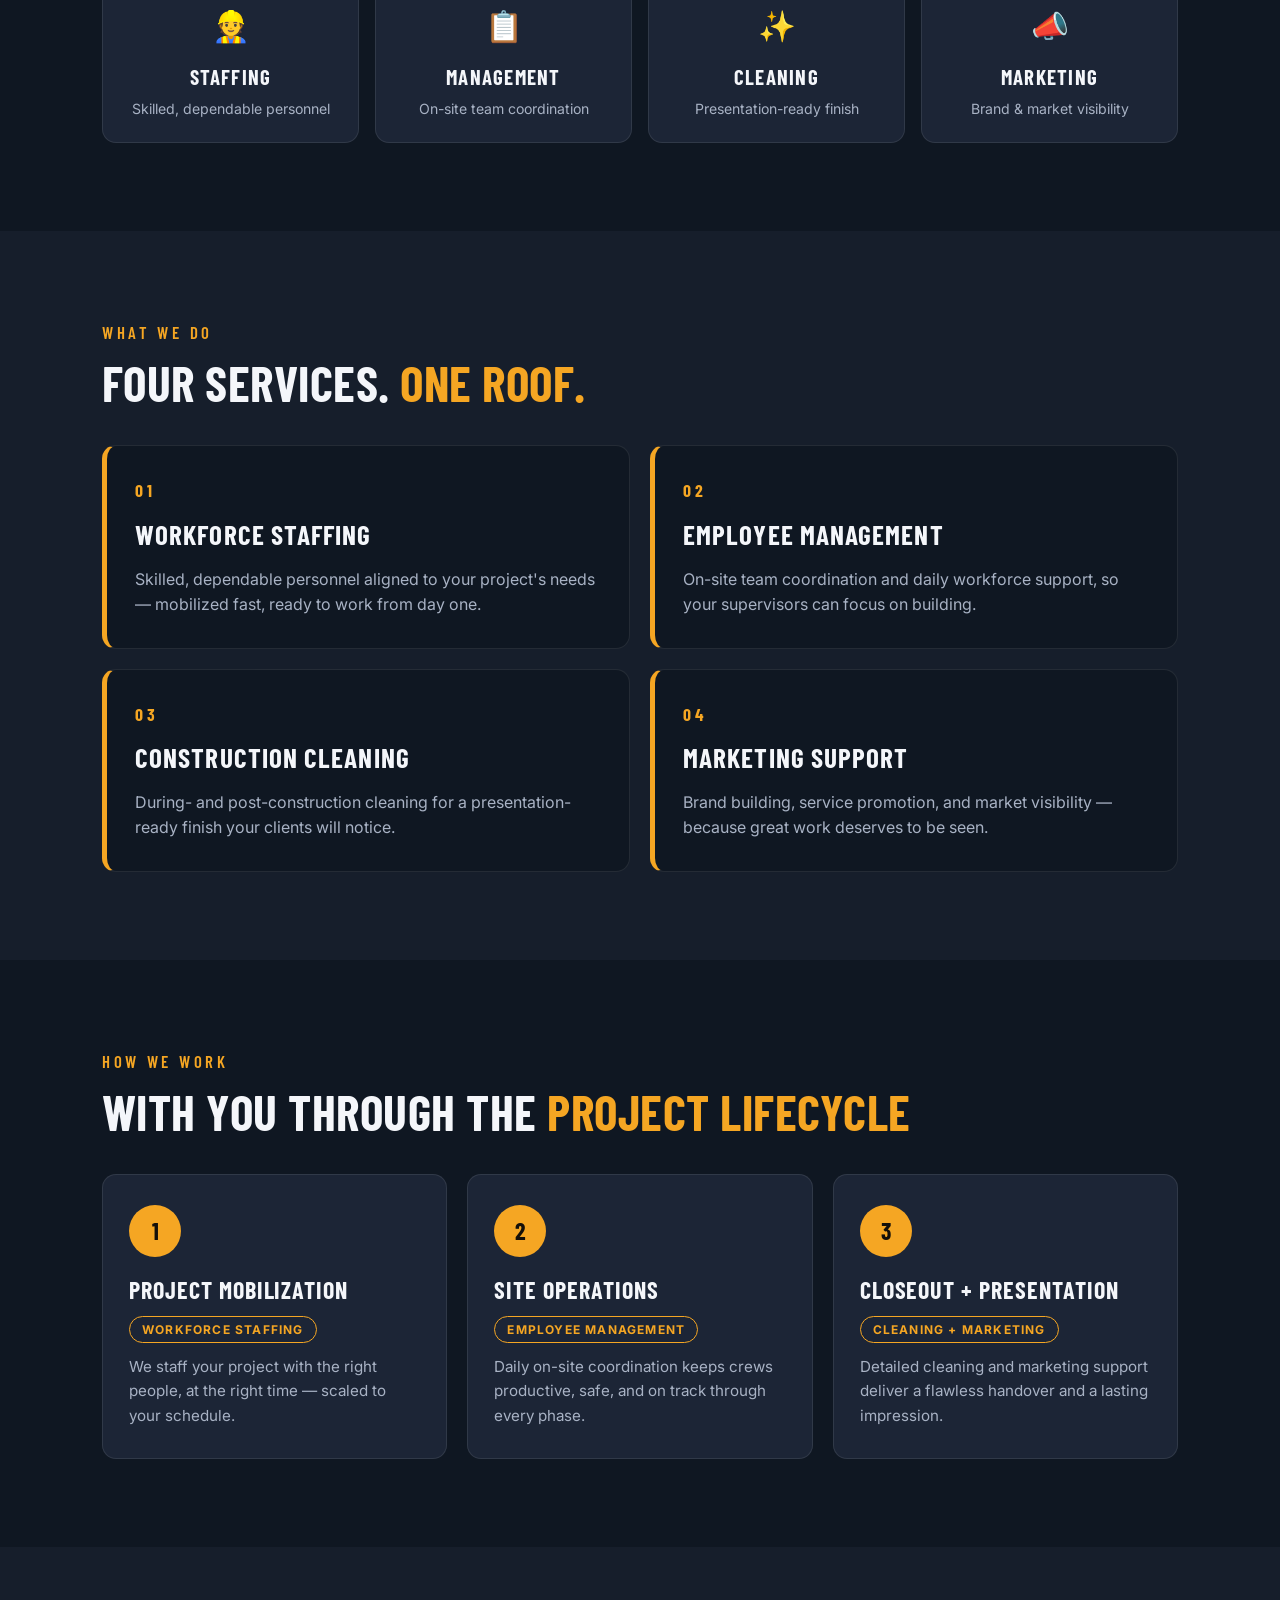
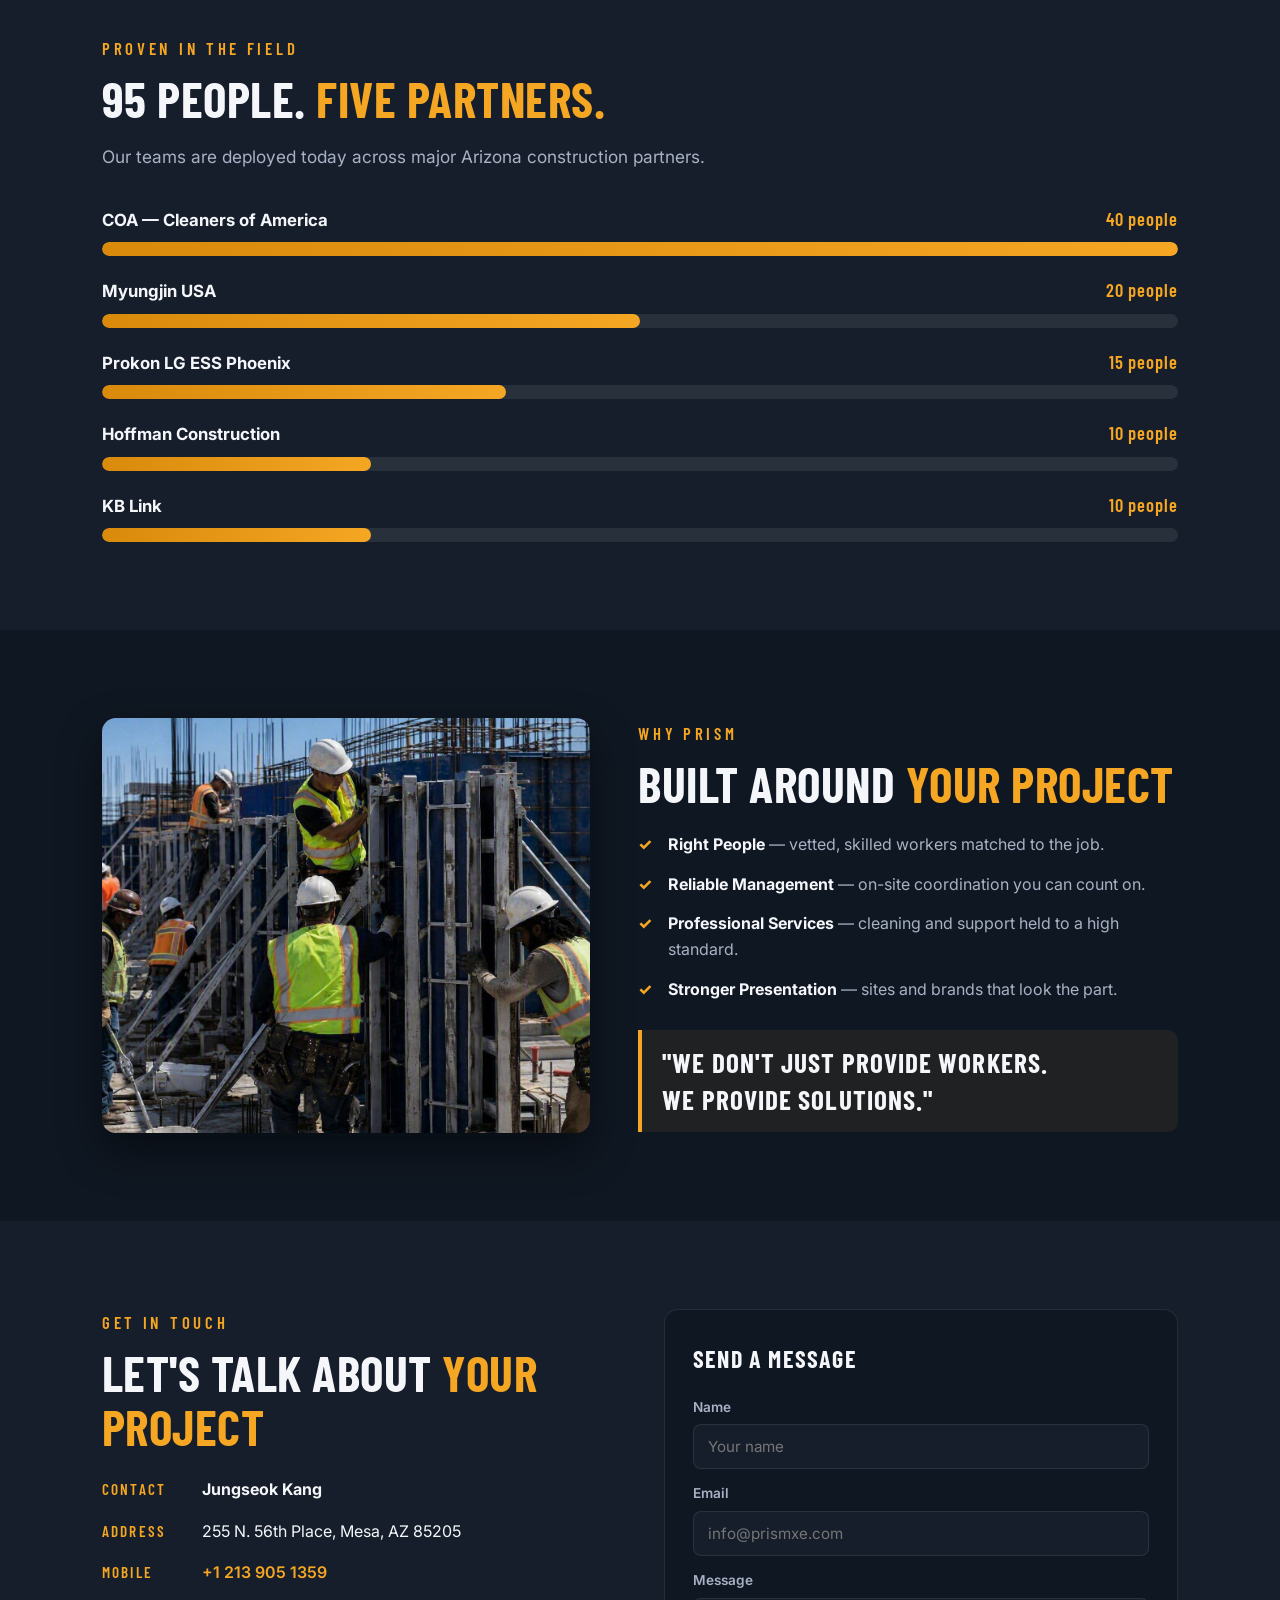
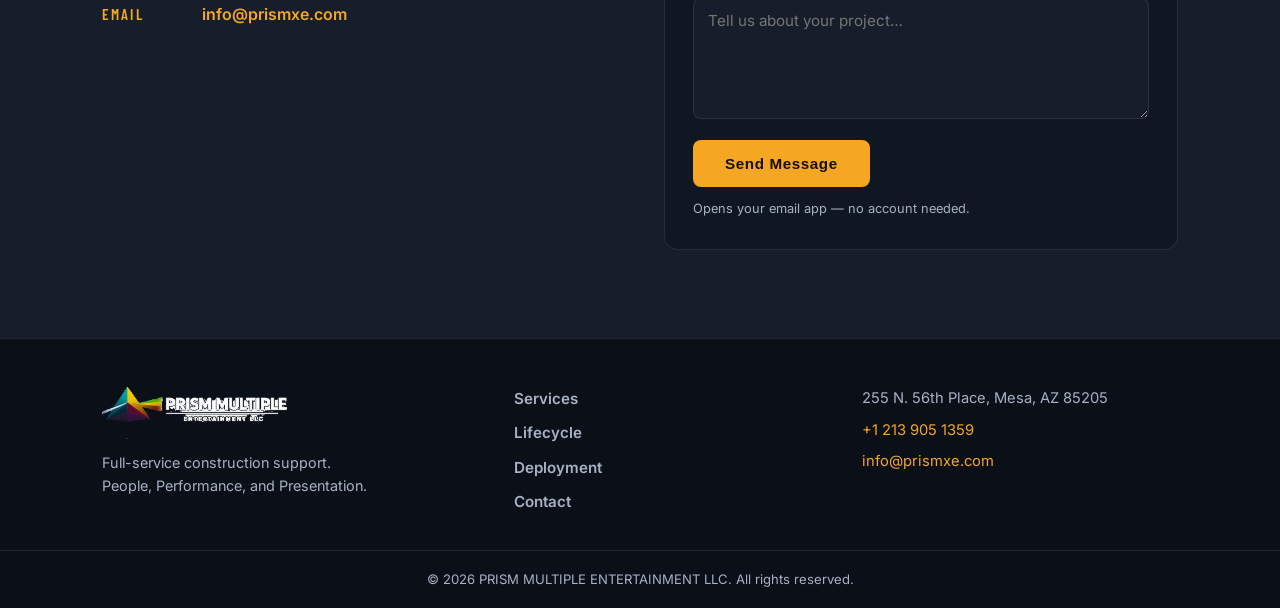
==== commit 0b3ee838: "Remove duplicated nav brand text (logo already has it) Removed the brand text from the navigation he" ====
--- a/index.html
+++ b/index.html
@@ -18,7 +18,6 @@
   <div class="nav-inner">
     <a href="#top" class="nav-brand">
       <img src="images/logo.png" alt="PRISM MULTIPLE ENTERTAINMENT LLC logo">
-      <span class="nav-brand-text">PRISM <em>MULTIPLE ENTERTAINMENT</em></span>
     </a>
     <nav class="nav-links" id="navLinks">
       <a href="#services">Services</a>
--- a/styles.css
+++ b/styles.css
@@ -39,7 +39,7 @@
 .nav.scrolled{background:rgba(15,23,34,.94);backdrop-filter:blur(8px);box-shadow:0 2px 18px rgba(0,0,0,.45)}
 .nav-inner{max-width:1200px;margin:0 auto;padding:12px 22px;display:flex;align-items:center;justify-content:space-between;gap:16px}
 .nav-brand{display:flex;align-items:center;gap:12px}
-.nav-brand img{height:44px;width:auto;border-radius:8px}
+.nav-brand img{height:44px;width:auto}
 .nav-brand-text{font-family:var(--font-d);font-weight:700;font-size:1.35rem;letter-spacing:.06em;line-height:1}
 .nav-brand-text em{display:block;font-style:normal;font-size:.72rem;letter-spacing:.28em;color:var(--muted);font-weight:500}
 .nav-links{display:flex;align-items:center;gap:30px}
@@ -132,7 +132,7 @@
 /* ---------- Footer ---------- */
 .footer{background:#0a0f18;border-top:1px solid var(--line);padding:48px 0 0}
 .footer-grid{display:grid;grid-template-columns:1.2fr 1fr 1fr;gap:32px;padding-bottom:36px}
-.footer-brand img{height:52px;width:auto;border-radius:8px;margin-bottom:12px}
+.footer-brand img{height:52px;width:auto;margin-bottom:12px}
 .footer-brand p{color:var(--muted);font-size:.9rem}
 .footer-links{display:flex;flex-direction:column;gap:10px}
 .footer-links a{color:var(--muted);font-weight:600;font-size:.95rem}
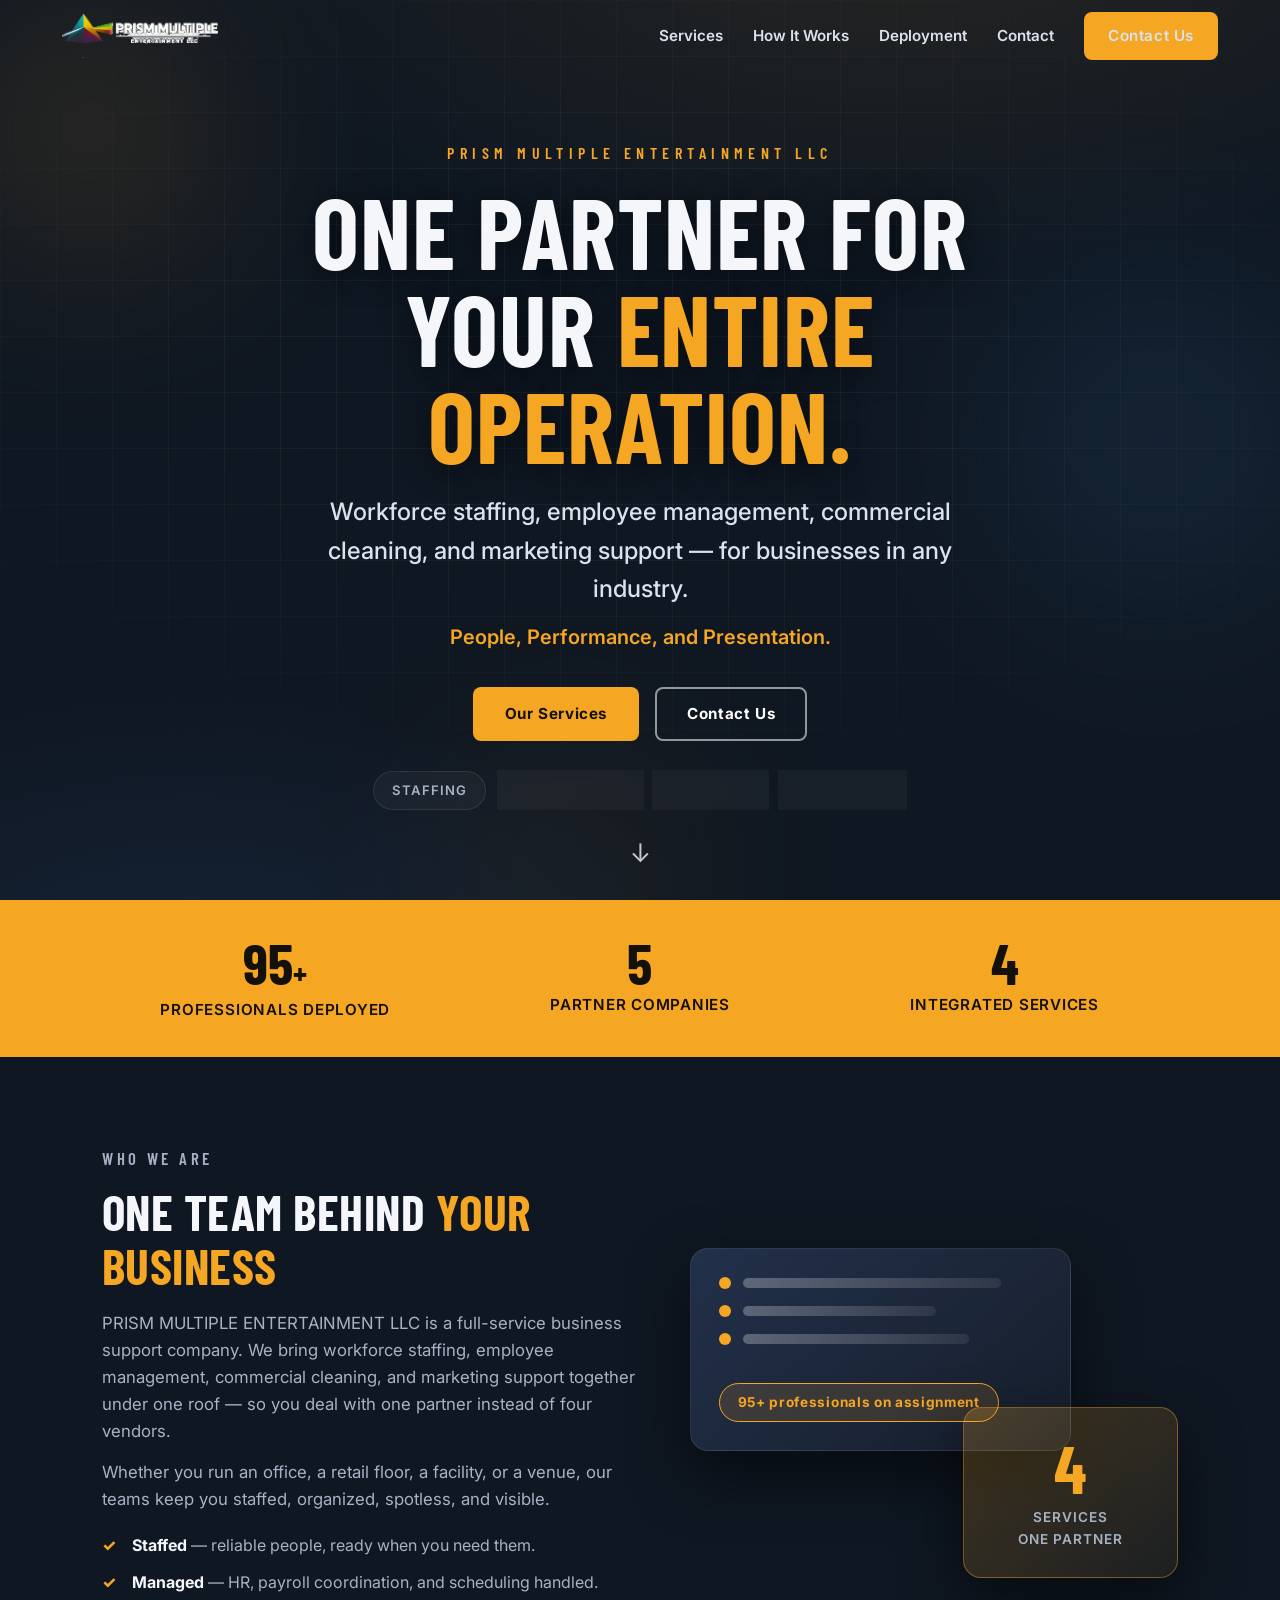
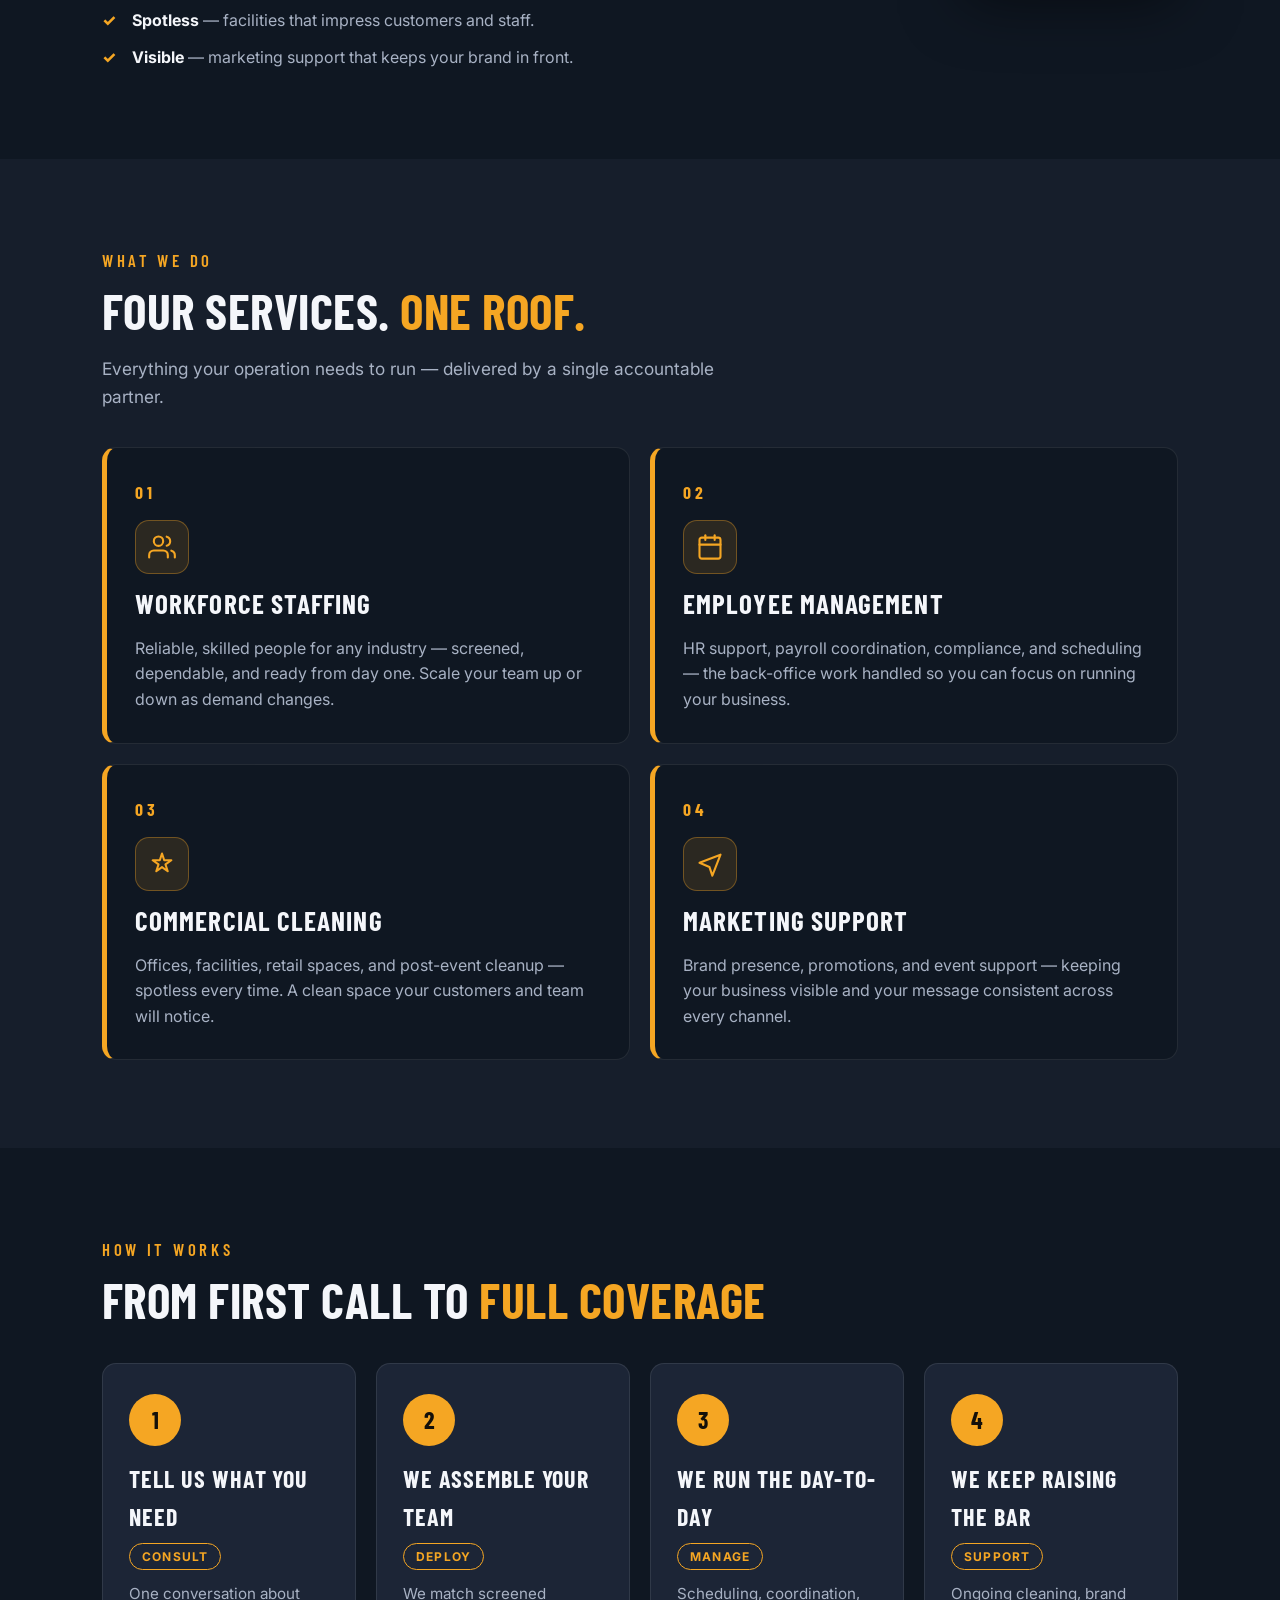
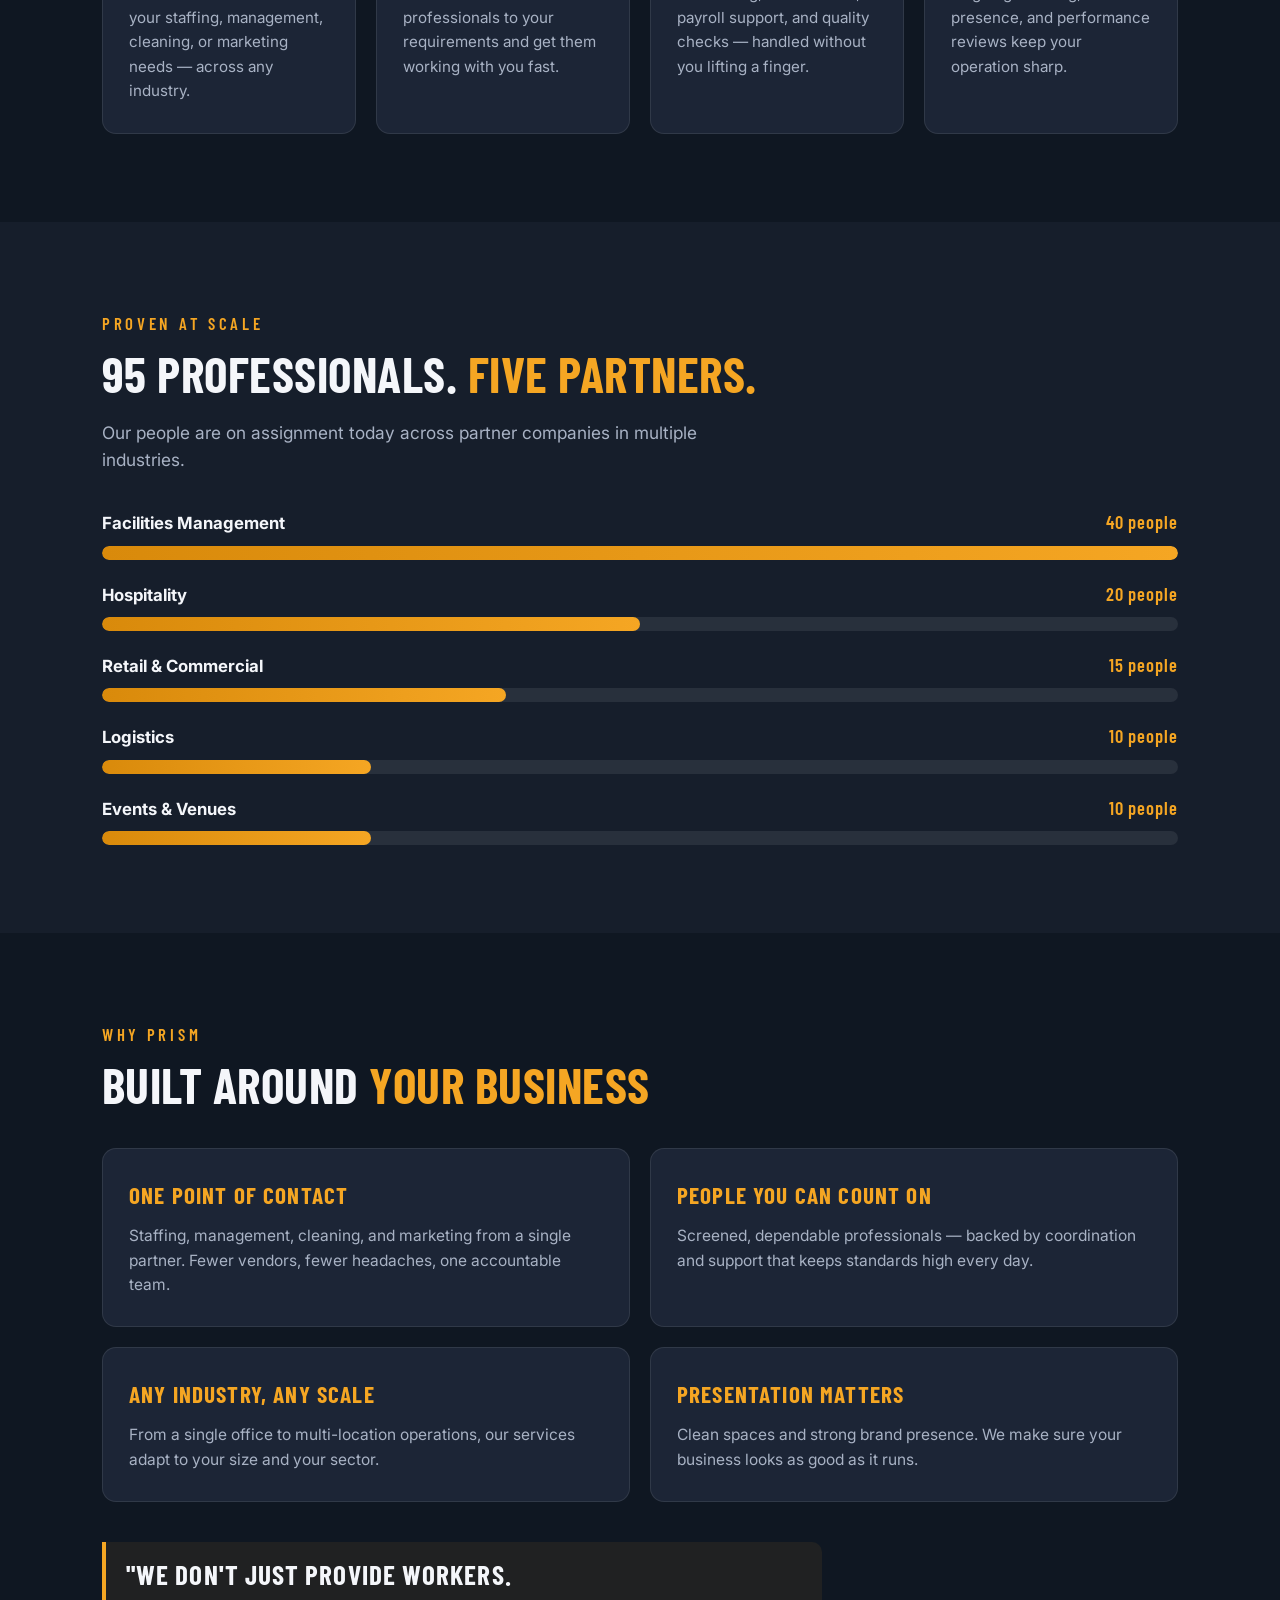
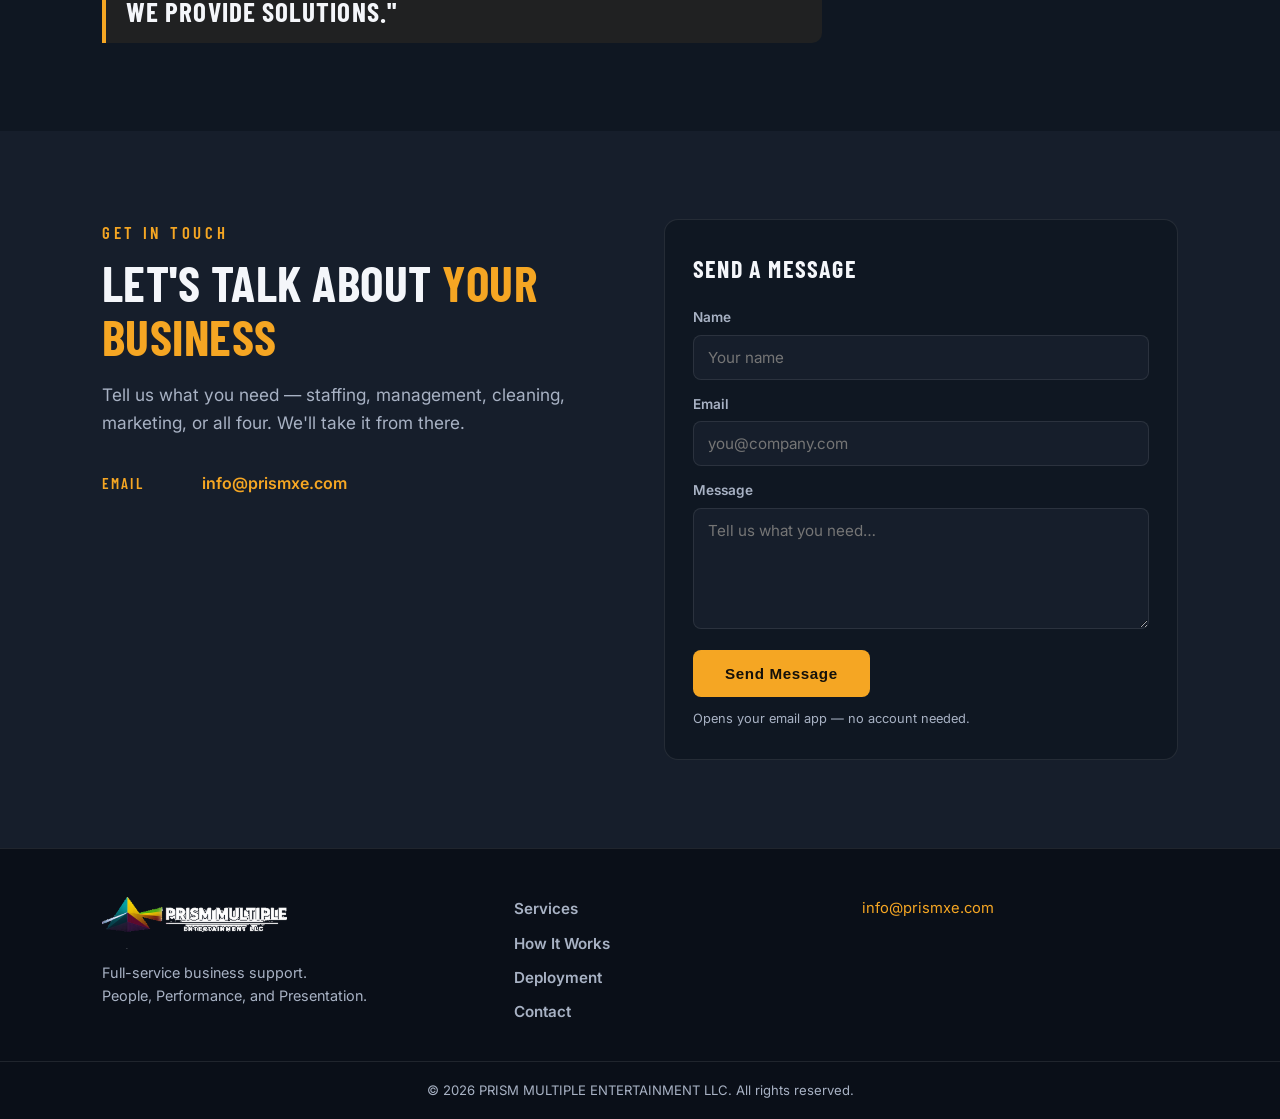
==== commit c54df230: "Complete redesign: industry-neutral positioning for all sectors" ====
--- a/index.html
+++ b/index.html
@@ -3,8 +3,8 @@
 <head>
 <meta charset="UTF-8">
 <meta name="viewport" content="width=device-width, initial-scale=1.0">
-<title>PRISM MULTIPLE ENTERTAINMENT LLC — Full-Service Construction Support</title>
-<meta name="description" content="PRISM MULTIPLE ENTERTAINMENT LLC — Full-service construction support: workforce staffing, employee management, construction cleaning, and marketing support. People, Performance, and Presentation.">
+<title>PRISM MULTIPLE ENTERTAINMENT LLC — One Partner for Your Entire Operation</title>
+<meta name="description" content="PRISM MULTIPLE ENTERTAINMENT LLC — Workforce staffing, employee management, commercial cleaning, and marketing support for businesses in any industry. People, Performance, and Presentation.">
 <link rel="icon" type="image/png" href="images/logo.png">
 <link rel="preconnect" href="https://fonts.googleapis.com">
 <link rel="preconnect" href="https://fonts.gstatic.com" crossorigin>
@@ -21,7 +21,7 @@
     </a>
     <nav class="nav-links" id="navLinks">
       <a href="#services">Services</a>
-      <a href="#lifecycle">Lifecycle</a>
+      <a href="#how">How It Works</a>
       <a href="#deployment">Deployment</a>
       <a href="#contact">Contact</a>
       <a href="#contact" class="btn btn-accent nav-cta">Contact Us</a>
@@ -34,17 +34,27 @@
 
 <!-- ============ HERO ============ -->
 <section class="hero" id="top">
-  <div class="hero-bg"></div>
-  <div class="hero-overlay"></div>
+  <div class="hero-bg" aria-hidden="true">
+    <div class="orb orb-1"></div>
+    <div class="orb orb-2"></div>
+    <div class="orb orb-3"></div>
+    <div class="grid-pattern"></div>
+  </div>
   <div class="hero-content reveal">
     <p class="hero-kicker">PRISM MULTIPLE ENTERTAINMENT LLC</p>
-    <h1>FULL-SERVICE<br><span class="accent">Construction Support</span></h1>
-    <p class="hero-sub">People, Performance, and Presentation.</p>
-    <p class="hero-motto">"We don't just provide workers. We provide solutions."</p>
+    <h1>One Partner for Your <span class="accent">Entire Operation.</span></h1>
+    <p class="hero-sub">Workforce staffing, employee management, commercial cleaning, and marketing support — for businesses in any industry.</p>
+    <p class="hero-motto">People, Performance, and Presentation.</p>
     <div class="hero-btns">
       <a href="#services" class="btn btn-accent">Our Services</a>
       <a href="#contact" class="btn btn-outline">Contact Us</a>
     </div>
+    <div class="hero-chips">
+      <span class="chip">Staffing</span>
+      <span class="chip">Management</span>
+      <span class="chip">Cleaning</span>
+      <span class="chip">Marketing</span>
+    </div>
   </div>
   <a href="#stats" class="hero-scroll" aria-label="Scroll down">↓</a>
 </section>
@@ -52,9 +62,9 @@
 <!-- ============ STATS ============ -->
 <section class="stats" id="stats">
   <div class="wrap stats-grid">
-    <div class="stat reveal"><span class="stat-num" data-count="95">0</span><span class="stat-plus">+</span><p>Deployed Personnel</p></div>
+    <div class="stat reveal"><span class="stat-num" data-count="95">0</span><span class="stat-plus">+</span><p>Professionals Deployed</p></div>
     <div class="stat reveal"><span class="stat-num" data-count="5">0</span><p>Partner Companies</p></div>
-    <div class="stat reveal"><span class="stat-num" data-count="4">0</span><p>Service Areas</p></div>
+    <div class="stat reveal"><span class="stat-num" data-count="4">0</span><p>Integrated Services</p></div>
   </div>
 </section>
 
@@ -63,19 +73,28 @@
   <div class="wrap about-grid">
     <div class="about-text reveal">
       <p class="kicker">Who We Are</p>
-      <h2>One Partner for Your <span class="accent">Entire Project</span></h2>
-      <p>PRISM MULTIPLE ENTERTAINMENT LLC is a full-service construction support company. We bring workforce staffing, employee management, construction cleaning, and marketing support together under one roof — so you deal with one partner instead of four vendors.</p>
-      <p>From project mobilization to final presentation, our teams keep your site staffed, managed, spotless, and looking its best.</p>
-    </div>
-    <div class="about-img reveal">
-      <img src="images/img1.jpg" alt="Construction site operations">
-    </div>
-  </div>
-  <div class="wrap mini-cards">
-    <div class="mini-card reveal"><span class="mini-icon">👷</span><h3>Staffing</h3><p>Skilled, dependable personnel</p></div>
-    <div class="mini-card reveal"><span class="mini-icon">📋</span><h3>Management</h3><p>On-site team coordination</p></div>
-    <div class="mini-card reveal"><span class="mini-icon">✨</span><h3>Cleaning</h3><p>Presentation-ready finish</p></div>
-    <div class="mini-card reveal"><span class="mini-icon">📣</span><h3>Marketing</h3><p>Brand &amp; market visibility</p></div>
+      <h2>One Team Behind <span class="accent">Your Business</span></h2>
+      <p>PRISM MULTIPLE ENTERTAINMENT LLC is a full-service business support company. We bring workforce staffing, employee management, commercial cleaning, and marketing support together under one roof — so you deal with one partner instead of four vendors.</p>
+      <p>Whether you run an office, a retail floor, a facility, or a venue, our teams keep you staffed, organized, spotless, and visible.</p>
+      <ul class="about-points">
+        <li><strong>Staffed</strong> — reliable people, ready when you need them.</li>
+        <li><strong>Managed</strong> — HR, payroll coordination, and scheduling handled.</li>
+        <li><strong>Spotless</strong> — facilities that impress customers and staff.</li>
+        <li><strong>Visible</strong> — marketing support that keeps your brand in front.</li>
+      </ul>
+    </div>
+    <div class="about-visual reveal" aria-hidden="true">
+      <div class="visual-card">
+        <div class="visual-row"><span class="v-dot"></span><span class="v-line v-w80"></span></div>
+        <div class="visual-row"><span class="v-dot"></span><span class="v-line v-w60"></span></div>
+        <div class="visual-row"><span class="v-dot"></span><span class="v-line v-w70"></span></div>
+        <div class="visual-badge">95+ professionals on assignment</div>
+      </div>
+      <div class="visual-card visual-card-2">
+        <div class="v-big">4</div>
+        <div class="v-cap">services<br>one partner</div>
+      </div>
+    </div>
   </div>
 </section>
 
@@ -84,54 +103,73 @@
   <div class="wrap">
     <p class="kicker reveal">What We Do</p>
     <h2 class="reveal">Four Services. <span class="accent">One Roof.</span></h2>
+    <p class="section-lead reveal">Everything your operation needs to run — delivered by a single accountable partner.</p>
     <div class="service-grid">
       <article class="service-card reveal">
         <span class="service-num">01</span>
+        <div class="service-icon">
+          <svg viewBox="0 0 24 24" fill="none" stroke="currentColor" stroke-width="1.8" stroke-linecap="round" stroke-linejoin="round"><path d="M17 21v-2a4 4 0 0 0-4-4H5a4 4 0 0 0-4 4v2"/><circle cx="9" cy="7" r="4"/><path d="M23 21v-2a4 4 0 0 0-3-3.87"/><path d="M16 3.13a4 4 0 0 1 0 7.75"/></svg>
+        </div>
         <h3>Workforce Staffing</h3>
-        <p>Skilled, dependable personnel aligned to your project's needs — mobilized fast, ready to work from day one.</p>
+        <p>Reliable, skilled people for any industry — screened, dependable, and ready from day one. Scale your team up or down as demand changes.</p>
       </article>
       <article class="service-card reveal">
         <span class="service-num">02</span>
+        <div class="service-icon">
+          <svg viewBox="0 0 24 24" fill="none" stroke="currentColor" stroke-width="1.8" stroke-linecap="round" stroke-linejoin="round"><rect x="3" y="4" width="18" height="18" rx="2"/><line x1="16" y1="2" x2="16" y2="6"/><line x1="8" y1="2" x2="8" y2="6"/><line x1="3" y1="10" x2="21" y2="10"/></svg>
+        </div>
         <h3>Employee Management</h3>
-        <p>On-site team coordination and daily workforce support, so your supervisors can focus on building.</p>
+        <p>HR support, payroll coordination, compliance, and scheduling — the back-office work handled so you can focus on running your business.</p>
       </article>
       <article class="service-card reveal">
         <span class="service-num">03</span>
-        <h3>Construction Cleaning</h3>
-        <p>During- and post-construction cleaning for a presentation-ready finish your clients will notice.</p>
+        <div class="service-icon">
+          <svg viewBox="0 0 24 24" fill="none" stroke="currentColor" stroke-width="1.8" stroke-linecap="round" stroke-linejoin="round"><path d="M12 3l1.9 5.8H20l-5 3.6 1.9 5.8-4.9-3.5-4.9 3.5L9 12.4 4 8.8h6.1z"/></svg>
+        </div>
+        <h3>Commercial Cleaning</h3>
+        <p>Offices, facilities, retail spaces, and post-event cleanup — spotless every time. A clean space your customers and team will notice.</p>
       </article>
       <article class="service-card reveal">
         <span class="service-num">04</span>
+        <div class="service-icon">
+          <svg viewBox="0 0 24 24" fill="none" stroke="currentColor" stroke-width="1.8" stroke-linecap="round" stroke-linejoin="round"><path d="M3 11l18-7-7 18-2.5-7.5z"/></svg>
+        </div>
         <h3>Marketing Support</h3>
-        <p>Brand building, service promotion, and market visibility — because great work deserves to be seen.</p>
-      </article>
-    </div>
-  </div>
-</section>
-
-<!-- ============ LIFECYCLE ============ -->
-<section class="section" id="lifecycle">
-  <div class="wrap">
-    <p class="kicker reveal">How We Work</p>
-    <h2 class="reveal">With You Through the <span class="accent">Project Lifecycle</span></h2>
+        <p>Brand presence, promotions, and event support — keeping your business visible and your message consistent across every channel.</p>
+      </article>
+    </div>
+  </div>
+</section>
+
+<!-- ============ HOW IT WORKS ============ -->
+<section class="section" id="how">
+  <div class="wrap">
+    <p class="kicker reveal">How It Works</p>
+    <h2 class="reveal">From First Call to <span class="accent">Full Coverage</span></h2>
     <div class="timeline">
       <div class="timeline-step reveal">
         <span class="timeline-num">1</span>
-        <h3>Project Mobilization</h3>
-        <p class="timeline-tag">Workforce Staffing</p>
-        <p>We staff your project with the right people, at the right time — scaled to your schedule.</p>
+        <h3>Tell Us What You Need</h3>
+        <p class="timeline-tag">Consult</p>
+        <p>One conversation about your staffing, management, cleaning, or marketing needs — across any industry.</p>
       </div>
       <div class="timeline-step reveal">
         <span class="timeline-num">2</span>
-        <h3>Site Operations</h3>
-        <p class="timeline-tag">Employee Management</p>
-        <p>Daily on-site coordination keeps crews productive, safe, and on track through every phase.</p>
+        <h3>We Assemble Your Team</h3>
+        <p class="timeline-tag">Deploy</p>
+        <p>We match screened professionals to your requirements and get them working with you fast.</p>
       </div>
       <div class="timeline-step reveal">
         <span class="timeline-num">3</span>
-        <h3>Closeout + Presentation</h3>
-        <p class="timeline-tag">Cleaning + Marketing</p>
-        <p>Detailed cleaning and marketing support deliver a flawless handover and a lasting impression.</p>
+        <h3>We Run the Day-to-Day</h3>
+        <p class="timeline-tag">Manage</p>
+        <p>Scheduling, coordination, payroll support, and quality checks — handled without you lifting a finger.</p>
+      </div>
+      <div class="timeline-step reveal">
+        <span class="timeline-num">4</span>
+        <h3>We Keep Raising the Bar</h3>
+        <p class="timeline-tag">Support</p>
+        <p>Ongoing cleaning, brand presence, and performance reviews keep your operation sharp.</p>
       </div>
     </div>
   </div>
@@ -140,28 +178,28 @@
 <!-- ============ DEPLOYMENT ============ -->
 <section class="section section-dark" id="deployment">
   <div class="wrap">
-    <p class="kicker reveal">Proven in the Field</p>
-    <h2 class="reveal">95 People. <span class="accent">Five Partners.</span></h2>
-    <p class="section-lead reveal">Our teams are deployed today across major Arizona construction partners.</p>
+    <p class="kicker reveal">Proven at Scale</p>
+    <h2 class="reveal">95 Professionals. <span class="accent">Five Partners.</span></h2>
+    <p class="section-lead reveal">Our people are on assignment today across partner companies in multiple industries.</p>
     <div class="deploy-list">
       <div class="deploy-row reveal">
-        <div class="deploy-label"><strong>COA — Cleaners of America</strong><span>40 people</span></div>
+        <div class="deploy-label"><strong>Facilities Management</strong><span>40 people</span></div>
         <div class="deploy-bar"><span style="--w:100%"></span></div>
       </div>
       <div class="deploy-row reveal">
-        <div class="deploy-label"><strong>Myungjin USA</strong><span>20 people</span></div>
+        <div class="deploy-label"><strong>Hospitality</strong><span>20 people</span></div>
         <div class="deploy-bar"><span style="--w:50%"></span></div>
       </div>
       <div class="deploy-row reveal">
-        <div class="deploy-label"><strong>Prokon LG ESS Phoenix</strong><span>15 people</span></div>
+        <div class="deploy-label"><strong>Retail &amp; Commercial</strong><span>15 people</span></div>
         <div class="deploy-bar"><span style="--w:37.5%"></span></div>
       </div>
       <div class="deploy-row reveal">
-        <div class="deploy-label"><strong>Hoffman Construction</strong><span>10 people</span></div>
+        <div class="deploy-label"><strong>Logistics</strong><span>10 people</span></div>
         <div class="deploy-bar"><span style="--w:25%"></span></div>
       </div>
       <div class="deploy-row reveal">
-        <div class="deploy-label"><strong>KB Link</strong><span>10 people</span></div>
+        <div class="deploy-label"><strong>Events &amp; Venues</strong><span>10 people</span></div>
         <div class="deploy-bar"><span style="--w:25%"></span></div>
       </div>
     </div>
@@ -170,21 +208,28 @@
 
 <!-- ============ WHY PRISM ============ -->
 <section class="section" id="why">
-  <div class="wrap why-grid">
-    <div class="why-img reveal">
-      <img src="images/img6.jpg" alt="Construction team at work">
-    </div>
-    <div class="reveal">
-      <p class="kicker">Why Prism</p>
-      <h2>Built Around <span class="accent">Your Project</span></h2>
-      <ul class="why-list">
-        <li><strong>Right People</strong> — vetted, skilled workers matched to the job.</li>
-        <li><strong>Reliable Management</strong> — on-site coordination you can count on.</li>
-        <li><strong>Professional Services</strong> — cleaning and support held to a high standard.</li>
-        <li><strong>Stronger Presentation</strong> — sites and brands that look the part.</li>
-      </ul>
-      <blockquote class="motto">"WE DON'T JUST PROVIDE WORKERS.<br>WE PROVIDE SOLUTIONS."</blockquote>
-    </div>
+  <div class="wrap">
+    <p class="kicker reveal">Why Prism</p>
+    <h2 class="reveal">Built Around <span class="accent">Your Business</span></h2>
+    <div class="why-grid">
+      <div class="why-card reveal">
+        <h3>One Point of Contact</h3>
+        <p>Staffing, management, cleaning, and marketing from a single partner. Fewer vendors, fewer headaches, one accountable team.</p>
+      </div>
+      <div class="why-card reveal">
+        <h3>People You Can Count On</h3>
+        <p>Screened, dependable professionals — backed by coordination and support that keeps standards high every day.</p>
+      </div>
+      <div class="why-card reveal">
+        <h3>Any Industry, Any Scale</h3>
+        <p>From a single office to multi-location operations, our services adapt to your size and your sector.</p>
+      </div>
+      <div class="why-card reveal">
+        <h3>Presentation Matters</h3>
+        <p>Clean spaces and strong brand presence. We make sure your business looks as good as it runs.</p>
+      </div>
+    </div>
+    <blockquote class="motto reveal">"WE DON'T JUST PROVIDE WORKERS.<br>WE PROVIDE SOLUTIONS."</blockquote>
   </div>
 </section>
 
@@ -193,19 +238,17 @@
   <div class="wrap contact-grid">
     <div class="reveal">
       <p class="kicker">Get In Touch</p>
-      <h2>Let's Talk About <span class="accent">Your Project</span></h2>
+      <h2>Let's Talk About <span class="accent">Your Business</span></h2>
+      <p class="section-lead">Tell us what you need — staffing, management, cleaning, marketing, or all four. We'll take it from there.</p>
       <ul class="contact-info">
-        <li><span class="ci-label">Contact</span><strong>Jungseok Kang</strong></li>
-        <li><span class="ci-label">Address</span>255 N. 56th Place, Mesa, AZ 85205</li>
-        <li><span class="ci-label">Mobile</span><a href="tel:+12139051359">+1 213 905 1359</a></li>
         <li><span class="ci-label">Email</span><a href="mailto:info@prismxe.com">info@prismxe.com</a></li>
       </ul>
     </div>
     <form class="contact-form reveal" id="contactForm">
       <h3>Send a Message</h3>
       <label>Name<input type="text" id="cfName" required placeholder="Your name"></label>
-      <label>Email<input type="email" id="cfEmail" required placeholder="info@prismxe.com"></label>
-      <label>Message<textarea id="cfMsg" rows="5" required placeholder="Tell us about your project…"></textarea></label>
+      <label>Email<input type="email" id="cfEmail" required placeholder="you@company.com"></label>
+      <label>Message<textarea id="cfMsg" rows="5" required placeholder="Tell us what you need…"></textarea></label>
       <button type="submit" class="btn btn-accent">Send Message</button>
       <p class="form-note">Opens your email app — no account needed.</p>
     </form>
@@ -217,17 +260,15 @@
   <div class="wrap footer-grid">
     <div class="footer-brand">
       <img src="images/logo.png" alt="PRISM MULTIPLE ENTERTAINMENT LLC logo">
-      <p>Full-service construction support.<br>People, Performance, and Presentation.</p>
+      <p>Full-service business support.<br>People, Performance, and Presentation.</p>
     </div>
     <div class="footer-links">
       <a href="#services">Services</a>
-      <a href="#lifecycle">Lifecycle</a>
+      <a href="#how">How It Works</a>
       <a href="#deployment">Deployment</a>
       <a href="#contact">Contact</a>
     </div>
     <div class="footer-contact">
-      <p>255 N. 56th Place, Mesa, AZ 85205</p>
-      <p><a href="tel:+12139051359">+1 213 905 1359</a></p>
       <p><a href="mailto:info@prismxe.com">info@prismxe.com</a></p>
     </div>
   </div>
--- a/styles.css
+++ b/styles.css
@@ -1,5 +1,5 @@
 /* PRISM MULTIPLE ENTERTAINMENT LLC — company site
-   Dark navy/charcoal + amber accents, construction-industry feel */
+   Dark navy/charcoal + amber accents, premium corporate-universal feel */
 
 :root{
   --navy:#0f1722;
@@ -40,8 +40,6 @@
 .nav-inner{max-width:1200px;margin:0 auto;padding:12px 22px;display:flex;align-items:center;justify-content:space-between;gap:16px}
 .nav-brand{display:flex;align-items:center;gap:12px}
 .nav-brand img{height:44px;width:auto}
-.nav-brand-text{font-family:var(--font-d);font-weight:700;font-size:1.35rem;letter-spacing:.06em;line-height:1}
-.nav-brand-text em{display:block;font-style:normal;font-size:.72rem;letter-spacing:.28em;color:var(--muted);font-weight:500}
 .nav-links{display:flex;align-items:center;gap:30px}
 .nav-links a{font-weight:600;font-size:.95rem;color:#dbe2ee;transition:color .15s}
 .nav-links a:hover{color:var(--accent)}
@@ -49,16 +47,22 @@
 .hamburger{display:none;background:none;border:0;cursor:pointer;padding:8px}
 .hamburger span{display:block;width:26px;height:3px;background:#fff;border-radius:2px;margin:5px 0;transition:.2s}
 
-/* ---------- Hero ---------- */
-.hero{position:relative;min-height:100svh;display:flex;align-items:center;justify-content:center;text-align:center;overflow:hidden}
-.hero-bg{position:absolute;inset:0;background:url('images/hero.jpg') center 30%/cover no-repeat;transform:scale(1.04)}
-.hero-overlay{position:absolute;inset:0;background:linear-gradient(180deg,rgba(10,15,24,.72) 0%,rgba(10,15,24,.55) 45%,rgba(10,15,24,.85) 100%)}
-.hero-content{position:relative;z-index:2;max-width:860px;padding:110px 22px 60px}
+/* ---------- Hero (pure CSS visual) ---------- */
+.hero{position:relative;min-height:100svh;display:flex;align-items:center;justify-content:center;text-align:center;overflow:hidden;background:radial-gradient(1200px 600px at 70% -10%,rgba(245,166,35,.10),transparent 60%),radial-gradient(900px 500px at 15% 110%,rgba(64,110,180,.14),transparent 60%),var(--navy)}
+.hero-bg{position:absolute;inset:0;overflow:hidden}
+.orb{position:absolute;border-radius:50%;filter:blur(90px);opacity:.5}
+.orb-1{width:420px;height:420px;left:-120px;top:-80px;background:radial-gradient(circle,rgba(245,166,35,.35),transparent 70%)}
+.orb-2{width:520px;height:520px;right:-140px;top:20%;background:radial-gradient(circle,rgba(56,130,190,.35),transparent 70%)}
+.orb-3{width:380px;height:380px;left:30%;bottom:-160px;background:radial-gradient(circle,rgba(245,166,35,.18),transparent 70%)}
+.grid-pattern{position:absolute;inset:0;background-image:linear-gradient(rgba(255,255,255,.045) 1px,transparent 1px),linear-gradient(90deg,rgba(255,255,255,.045) 1px,transparent 1px);background-size:56px 56px;mask-image:radial-gradient(ellipse 90% 70% at 50% 40%,#000 30%,transparent 75%)}
+.hero-content{position:relative;z-index:2;max-width:900px;padding:110px 22px 60px}
 .hero-kicker{font-family:var(--font-d);letter-spacing:.34em;font-weight:600;color:var(--accent);font-size:1rem;margin-bottom:16px}
 .hero h1{font-family:var(--font-d);font-weight:700;font-size:clamp(3rem,2rem + 7vw,6.2rem);line-height:.98;letter-spacing:.01em;text-transform:uppercase;text-shadow:0 4px 30px rgba(0,0,0,.5)}
-.hero-sub{font-size:clamp(1.15rem,1rem + 1.4vw,1.7rem);font-weight:600;margin-top:18px;color:#eef2f8}
-.hero-motto{margin-top:10px;color:var(--accent);font-weight:600;font-style:italic;font-size:clamp(1rem,.9rem + .8vw,1.25rem)}
+.hero-sub{font-size:clamp(1.1rem,1rem + 1.2vw,1.5rem);font-weight:500;margin-top:20px;color:#dbe2ee;max-width:720px;margin-left:auto;margin-right:auto}
+.hero-motto{margin-top:12px;color:var(--accent);font-weight:600;font-size:clamp(1rem,.9rem + .8vw,1.25rem)}
 .hero-btns{margin-top:34px;display:flex;gap:16px;justify-content:center;flex-wrap:wrap}
+.hero-chips{margin-top:30px;display:flex;gap:10px;justify-content:center;flex-wrap:wrap}
+.chip{font-size:.82rem;font-weight:600;letter-spacing:.08em;text-transform:uppercase;color:var(--muted);border:1px solid var(--line);background:rgba(255,255,255,.04);border-radius:99px;padding:8px 18px;backdrop-filter:blur(4px)}
 .hero-scroll{position:absolute;bottom:26px;left:50%;transform:translateX(-50%);z-index:2;color:#fff;font-size:1.6rem;opacity:.75;animation:bob 2s infinite}
 @keyframes bob{0%,100%{transform:translate(-50%,0)}50%{transform:translate(-50%,10px)}}
 
@@ -70,26 +74,37 @@
 .stat p{font-weight:600;font-size:.95rem;letter-spacing:.05em;text-transform:uppercase}
 
 /* ---------- About ---------- */
-.about-grid{display:grid;grid-template-columns:1.05fr .95fr;gap:48px;align-items:center;margin-bottom:52px}
+.about-grid{display:grid;grid-template-columns:1.05fr .95fr;gap:48px;align-items:center}
 .about-text p{color:var(--muted);margin-bottom:14px;font-size:1.05rem}
-.about-img img{border-radius:var(--radius);box-shadow:0 18px 44px rgba(0,0,0,.45);aspect-ratio:4/3;object-fit:cover;width:100%}
-.mini-cards{display:grid;grid-template-columns:repeat(4,1fr);gap:16px}
-.mini-card{background:var(--card);border:1px solid var(--line);border-radius:var(--radius);padding:22px 18px;text-align:center;transition:transform .18s ease,border-color .18s ease}
-.mini-card:hover{transform:translateY(-4px);border-color:var(--accent)}
-.mini-icon{font-size:1.9rem}
-.mini-card h3{font-family:var(--font-d);font-size:1.3rem;letter-spacing:.06em;text-transform:uppercase;margin:10px 0 4px}
-.mini-card p{color:var(--muted);font-size:.88rem}
+.about-points{list-style:none;margin-top:20px;display:flex;flex-direction:column;gap:12px}
+.about-points li{padding-left:30px;position:relative;color:var(--muted)}
+.about-points li::before{content:"✓";position:absolute;left:0;top:0;color:var(--accent);font-weight:800}
+.about-points strong{color:var(--ink)}
+/* CSS-only visual panel */
+.about-visual{position:relative;min-height:340px}
+.visual-card{position:absolute;top:10px;left:0;width:78%;background:linear-gradient(140deg,#22304a,#161e2b);border:1px solid var(--line);border-radius:18px;padding:28px;box-shadow:0 24px 60px rgba(0,0,0,.5)}
+.visual-row{display:flex;align-items:center;gap:12px;margin-bottom:16px}
+.visual-row:last-of-type{margin-bottom:0}
+.v-dot{width:12px;height:12px;border-radius:50%;background:var(--accent);flex:0 0 12px}
+.v-line{height:10px;border-radius:6px;background:linear-gradient(90deg,rgba(255,255,255,.28),rgba(255,255,255,.08))}
+.v-w80{width:80%}.v-w60{width:60%}.v-w70{width:70%}
+.visual-badge{margin-top:22px;display:inline-block;background:rgba(245,166,35,.14);border:1px solid var(--accent);color:var(--accent);font-weight:700;font-size:.85rem;letter-spacing:.05em;border-radius:99px;padding:8px 18px}
+.visual-card-2{top:auto;left:auto;right:0;bottom:0;width:44%;text-align:center;padding:26px 18px;background:linear-gradient(140deg,rgba(245,166,35,.22),rgba(245,166,35,.06));border-color:rgba(245,166,35,.4)}
+.v-big{font-family:var(--font-d);font-weight:700;font-size:4.2rem;line-height:1;color:var(--accent)}
+.v-cap{font-size:.85rem;font-weight:600;letter-spacing:.08em;text-transform:uppercase;color:var(--muted);margin-top:6px}
 
 /* ---------- Services ---------- */
 .service-grid{display:grid;grid-template-columns:repeat(2,1fr);gap:20px;margin-top:36px}
-.service-card{background:var(--navy);border:1px solid var(--line);border-left:5px solid var(--accent);border-radius:var(--radius);padding:30px 28px;transition:transform .18s ease}
-.service-card:hover{transform:translateY(-4px)}
+.service-card{background:var(--navy);border:1px solid var(--line);border-left:5px solid var(--accent);border-radius:var(--radius);padding:30px 28px;transition:transform .18s ease,border-color .18s ease}
+.service-card:hover{transform:translateY(-4px);border-color:rgba(245,166,35,.5);border-left-color:var(--accent)}
 .service-num{font-family:var(--font-d);font-weight:700;font-size:1.1rem;color:var(--accent);letter-spacing:.2em}
+.service-icon{width:54px;height:54px;border-radius:14px;background:rgba(245,166,35,.12);border:1px solid rgba(245,166,35,.35);display:flex;align-items:center;justify-content:center;margin:14px 0 6px;color:var(--accent)}
+.service-icon svg{width:28px;height:28px}
 .service-card h3{font-family:var(--font-d);font-size:1.7rem;letter-spacing:.04em;text-transform:uppercase;margin:8px 0 10px}
 .service-card p{color:var(--muted)}
 
-/* ---------- Lifecycle ---------- */
-.timeline{display:grid;grid-template-columns:repeat(3,1fr);gap:20px;margin-top:36px;position:relative}
+/* ---------- How It Works ---------- */
+.timeline{display:grid;grid-template-columns:repeat(4,1fr);gap:20px;margin-top:36px;position:relative}
 .timeline-step{background:var(--card);border:1px solid var(--line);border-radius:var(--radius);padding:30px 26px;position:relative;transition:transform .18s ease}
 .timeline-step:hover{transform:translateY(-4px)}
 .timeline-num{display:inline-flex;align-items:center;justify-content:center;width:52px;height:52px;border-radius:50%;background:var(--accent);color:#14100a;font-family:var(--font-d);font-weight:700;font-size:1.5rem;margin-bottom:14px}
@@ -107,13 +122,12 @@
 .deploy-list.visible .deploy-bar span{width:var(--w)}
 
 /* ---------- Why ---------- */
-.why-grid{display:grid;grid-template-columns:.95fr 1.05fr;gap:48px;align-items:center}
-.why-img img{border-radius:var(--radius);box-shadow:0 18px 44px rgba(0,0,0,.45);aspect-ratio:4/3.4;object-fit:cover;width:100%}
-.why-list{list-style:none;margin:22px 0 28px;display:flex;flex-direction:column;gap:14px}
-.why-list li{padding-left:30px;position:relative;color:var(--muted)}
-.why-list li::before{content:"✓";position:absolute;left:0;top:0;color:var(--accent);font-weight:800}
-.why-list strong{color:var(--ink)}
-.motto{border-left:4px solid var(--accent);padding:14px 20px;font-family:var(--font-d);font-weight:700;font-size:clamp(1.25rem,1.1rem + 1.4vw,1.7rem);letter-spacing:.04em;line-height:1.35;color:var(--ink);background:rgba(245,166,35,.07);border-radius:0 10px 10px 0}
+.why-grid{display:grid;grid-template-columns:repeat(2,1fr);gap:20px;margin:36px 0 40px}
+.why-card{background:var(--card);border:1px solid var(--line);border-radius:var(--radius);padding:28px 26px;transition:transform .18s ease,border-color .18s ease}
+.why-card:hover{transform:translateY(-4px);border-color:rgba(245,166,35,.45)}
+.why-card h3{font-family:var(--font-d);font-size:1.45rem;letter-spacing:.05em;text-transform:uppercase;margin-bottom:10px;color:var(--accent)}
+.why-card p{color:var(--muted);font-size:.97rem}
+.motto{border-left:4px solid var(--accent);padding:14px 20px;font-family:var(--font-d);font-weight:700;font-size:clamp(1.25rem,1.1rem + 1.4vw,1.7rem);letter-spacing:.04em;line-height:1.35;color:var(--ink);background:rgba(245,166,35,.07);border-radius:0 10px 10px 0;max-width:720px}
 
 /* ---------- Contact ---------- */
 .contact-grid{display:grid;grid-template-columns:1fr 1fr;gap:48px;align-items:start}
@@ -147,10 +161,11 @@
 
 /* ---------- Responsive ---------- */
 @media (max-width:900px){
-  .about-grid,.why-grid,.contact-grid{grid-template-columns:1fr;gap:32px}
-  .mini-cards{grid-template-columns:repeat(2,1fr)}
+  .about-grid,.contact-grid{grid-template-columns:1fr;gap:32px}
+  .about-visual{min-height:300px}
   .service-grid{grid-template-columns:1fr}
-  .timeline{grid-template-columns:1fr}
+  .timeline{grid-template-columns:repeat(2,1fr)}
+  .why-grid{grid-template-columns:1fr}
   .footer-grid{grid-template-columns:1fr}
   .section{padding:64px 0}
 }
@@ -162,6 +177,8 @@
   .hamburger.open span:nth-child(1){transform:translateY(8px) rotate(45deg)}
   .hamburger.open span:nth-child(2){opacity:0}
   .hamburger.open span:nth-child(3){transform:translateY(-8px) rotate(-45deg)}
-  .nav-brand-text{font-size:1.1rem}
   .stats-grid{grid-template-columns:1fr;gap:22px}
+  .timeline{grid-template-columns:1fr}
+  .visual-card{width:100%}
+  .visual-card-2{width:56%}
 }
